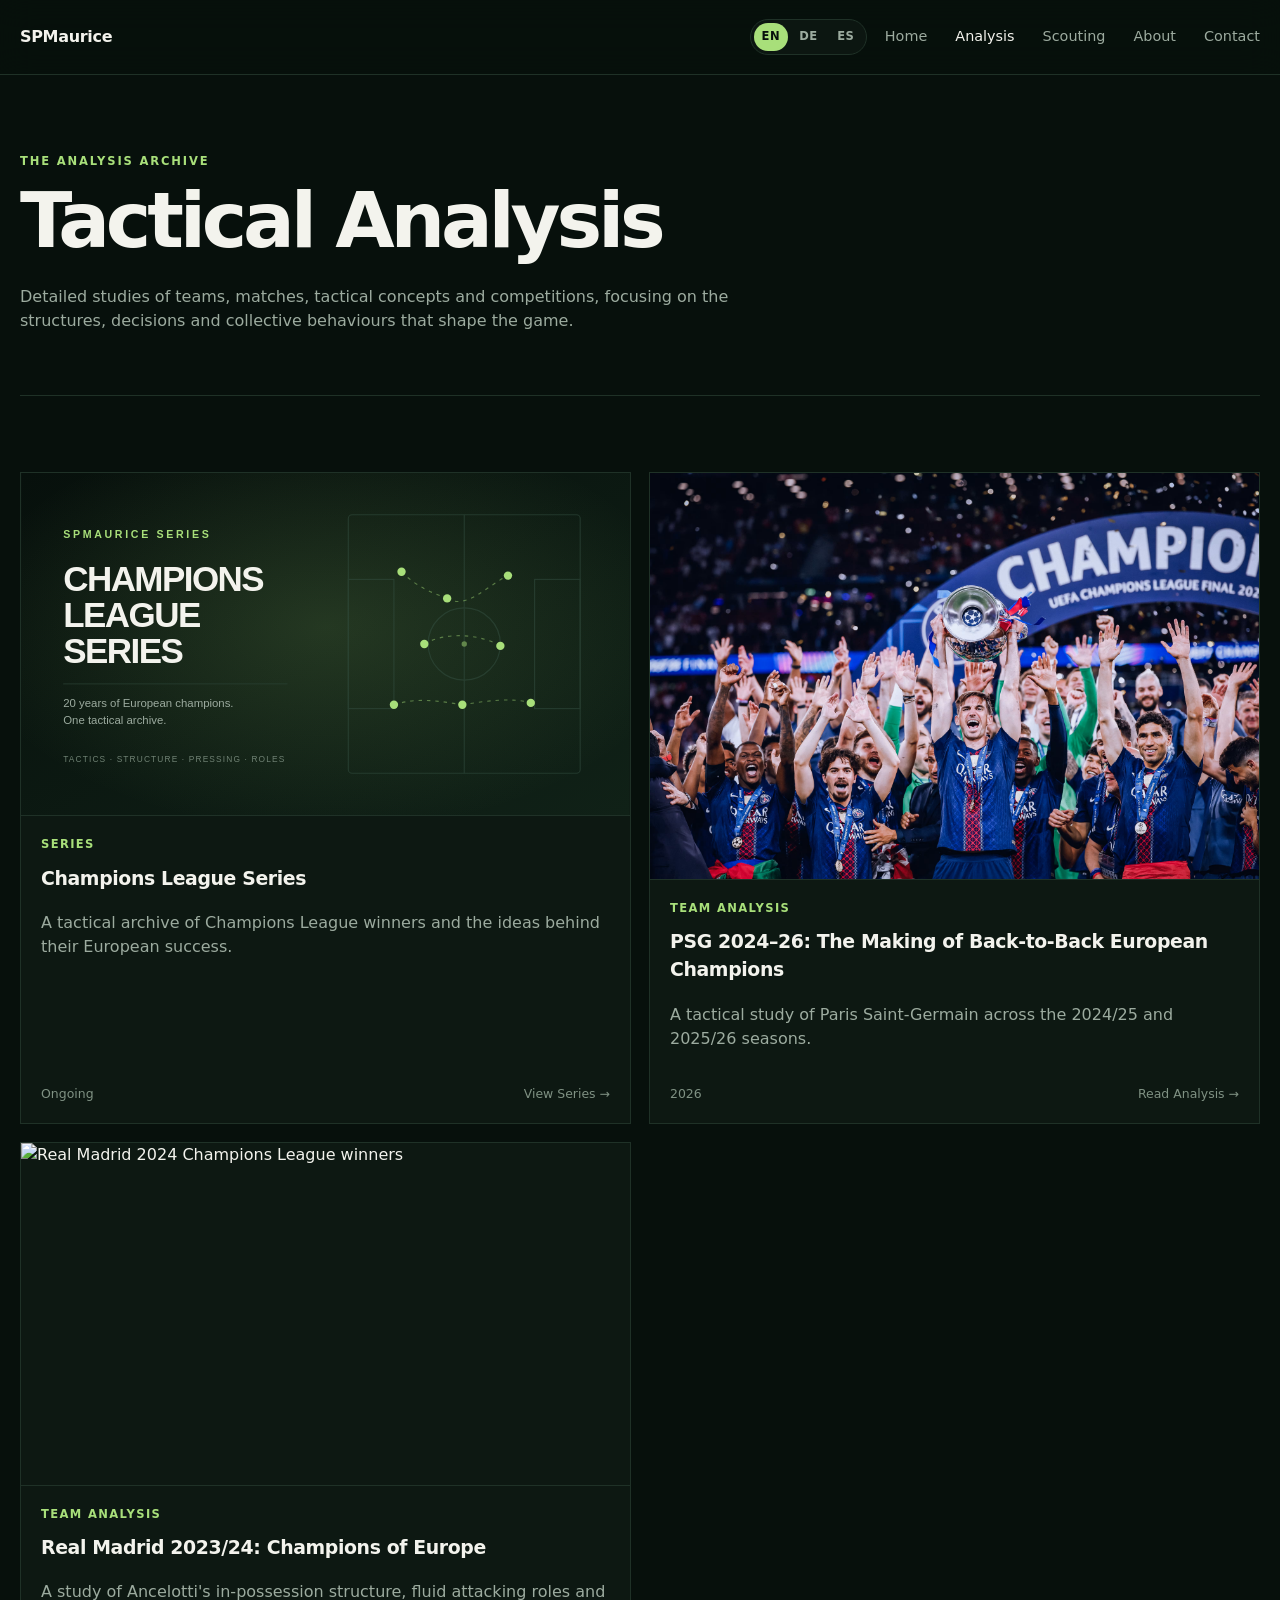
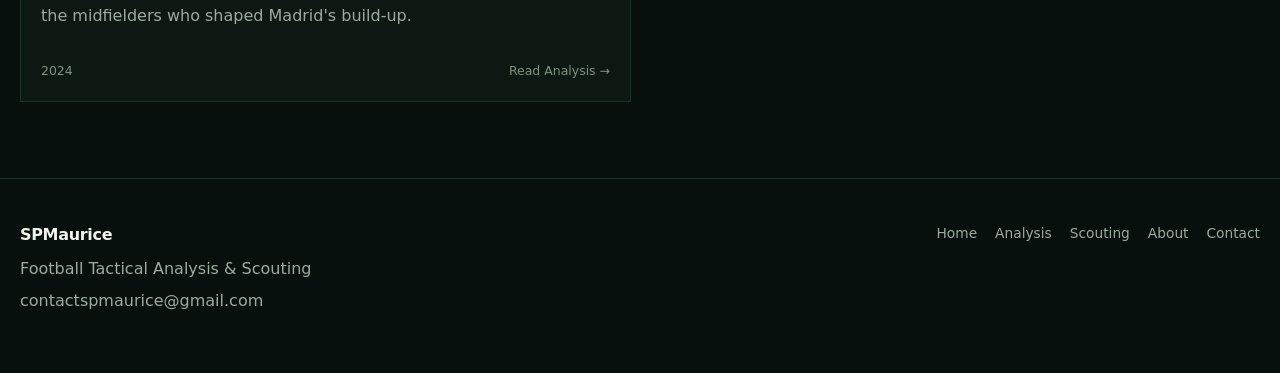
==== analysis/index.html @ a881bdf8 "Use Real Madrid 2024 cover image" ====
<!doctype html>
<html lang="en"><head><meta charset="utf-8"><meta name="viewport" content="width=device-width,initial-scale=1"><title>Analysis — SPMaurice</title><link rel="stylesheet" href="/styles.css"></head>
<body>
<header class="site-header"><div class="shell nav-wrap"><a class="brand" href="/">SPMaurice</a><button class="nav-toggle" aria-label="Toggle navigation" aria-expanded="false">Menu</button><nav class="nav"><a href="/">Home</a><a class="active" href="/analysis/">Analysis</a><a href="/scouting/">Scouting</a><a href="/about/">About</a><a href="/contact/">Contact</a></nav></div></header>
<main>
<section class="page-hero shell"><div class="eyebrow">The Analysis Archive</div><h1>Tactical Analysis</h1><p class="page-copy">Detailed studies of teams, matches, tactical concepts and competitions, focusing on the structures, decisions and collective behaviours that shape the game.</p>
</section>
<section class="section shell">
  <div class="card-grid analysis-archive-grid">
    <a class="analysis-card" href="/analysis/champions-league-series/">
      <div class="card-media"><img src="/images/champions-league-series-cover.svg" alt="SPMaurice Champions League Series"></div>
      <div class="card-body">
        <div class="tag">Series</div>
        <h3>Champions League Series</h3>
        <p>A tactical archive of Champions League winners and the ideas behind their European success.</p>
        <div class="card-meta"><span>Ongoing</span><span>View Series →</span></div>
      </div>
    </a>

    <a class="analysis-card" href="/analysis/psg-2024-26/">
      <div class="card-media"><img src="/images/_M_28379_qieuts.png" alt="Paris Saint-Germain celebrating with the UEFA Champions League trophy"></div>
      <div class="card-body">
        <div class="tag">Team Analysis</div>
        <h3>PSG 2024–26: The Making of Back-to-Back European Champions</h3>
        <p>A tactical study of Paris Saint-Germain across the 2024/25 and 2025/26 seasons.</p>
        <div class="card-meta"><span>2026</span><span>Read Analysis →</span></div>
      </div>
    </a>
    <a class="analysis-card" href="/analysis/real-madrid-2024/">
      <div class="card-media"><img src="/images/XI4DIZZ7URMA5LUDUSERKVHCIA.jpg" alt="Real Madrid 2024 Champions League winners"></div>
      <div class="card-body">
        <div class="tag">Team Analysis</div>
        <h3>Real Madrid 2023/24: Champions of Europe</h3>
        <p>A study of Ancelotti's in-possession structure, fluid attacking roles and the midfielders who shaped Madrid's build-up.</p>
        <div class="card-meta"><span>2024</span><span>Read Analysis →</span></div>
      </div>
    </a>
  </div>
</section>
</main>
<footer class="site-footer"><div class="shell footer-grid"><div><div class="brand">SPMaurice</div><p>Football Tactical Analysis & Scouting</p><a href="mailto:contactspmaurice@gmail.com">contactspmaurice@gmail.com</a></div><nav class="footer-nav"><a href="/">Home</a><a href="/analysis/">Analysis</a><a href="/scouting/">Scouting</a><a href="/about/">About</a><a href="/contact/">Contact</a></nav></div></footer><script src="/script.js"></script></body></html>
---- styles.css ----
:root{
  --bg:#07100c;
  --panel:#0d1812;
  --panel-2:#111f17;
  --line:#1f3127;
  --text:#f3f3ed;
  --muted:#9cab9f;
  --accent:#a8df7a;
  --accent-2:#78b858;
  --max:1360px;
}
*{box-sizing:border-box}
html{scroll-behavior:smooth}
body{
  margin:0;
  font-family:Inter, ui-sans-serif, system-ui, -apple-system, BlinkMacSystemFont, "Segoe UI", sans-serif;
  background:var(--bg);
  color:var(--text);
  line-height:1.5;
}
a{color:inherit;text-decoration:none}
img{max-width:100%;display:block}
button,input,textarea{font:inherit}
.shell{width:min(calc(100% - 40px),var(--max));margin-inline:auto}
.site-header{
  position:sticky;top:0;z-index:50;
  background:rgba(7,16,12,.88);
  backdrop-filter:blur(16px);
  border-bottom:1px solid var(--line);
}
.nav-wrap{height:74px;display:flex;align-items:center;justify-content:space-between}
.brand{font-weight:800;letter-spacing:-.02em}
.nav{display:flex;gap:28px;align-items:center}
.nav a{font-size:.9rem;color:var(--muted)}
.nav a:hover,.nav a.active{color:var(--text)}
.nav-toggle{display:none;background:transparent;color:var(--text);border:1px solid var(--line);padding:8px 10px;border-radius:8px}
.hero{padding:96px 0 70px}
.hero-grid{display:grid;grid-template-columns:1.35fr .65fr;gap:70px;align-items:center}
.eyebrow{
  color:var(--accent);
  text-transform:uppercase;
  letter-spacing:.16em;
  font-size:.72rem;
  font-weight:700;
  margin-bottom:16px
}
h1,h2,h3,p{margin-top:0}
h1{
  font-size:clamp(3.2rem,7vw,6.7rem);
  line-height:.92;
  letter-spacing:-.055em;
  max-width:900px;
  margin-bottom:28px
}
h1 span{color:var(--accent)}
h2{font-size:clamp(2rem,4vw,3.5rem);letter-spacing:-.04em;margin-bottom:22px}
h3{font-size:1.18rem;letter-spacing:-.02em}
.hero-copy{font-size:1.06rem;color:var(--muted);max-width:680px}
.button-row{display:flex;gap:12px;margin-top:30px;flex-wrap:wrap}
.button{display:inline-flex;align-items:center;justify-content:center;padding:13px 18px;border-radius:8px;border:1px solid var(--line);font-weight:700;font-size:.92rem}
.button.primary{background:var(--accent);color:#07100c;border-color:var(--accent)}
.button.secondary{background:transparent}
.tactical-panel{min-height:420px;border:1px solid var(--line);background:linear-gradient(180deg,#0b1710,#09120d);padding:24px}
.pitch{
  height:100%;min-height:370px;border:1px solid #34503d;position:relative;overflow:hidden;
  background:
    linear-gradient(90deg,transparent 49.7%,#34503d 49.9%,#34503d 50.1%,transparent 50.3%),
    linear-gradient(180deg,rgba(168,223,122,.025),rgba(168,223,122,.01));
}
.pitch:before,.pitch:after{content:"";position:absolute;left:50%;transform:translateX(-50%);width:42%;height:16%;border:1px solid #34503d}
.pitch:before{top:-1px;border-top:0}.pitch:after{bottom:-1px;border-bottom:0}
.pitch-circle{position:absolute;width:86px;height:86px;border:1px solid #34503d;border-radius:50%;left:50%;top:50%;transform:translate(-50%,-50%)}
.player{position:absolute;width:10px;height:10px;background:var(--accent);border-radius:50%;box-shadow:0 0 0 4px rgba(168,223,122,.08)}
.p1{left:18%;top:18%}.p2{left:48%;top:14%}.p3{right:16%;top:22%}.p4{left:30%;top:40%}.p5{right:30%;top:39%}.p6{left:16%;bottom:30%}.p7{left:48%;bottom:26%}.p8{right:16%;bottom:30%}.p9{left:48%;bottom:8%}
.section{padding:76px 0;border-top:1px solid var(--line)}
.section-heading{display:flex;justify-content:space-between;gap:24px;align-items:end;margin-bottom:28px}
.text-link{color:var(--accent);font-size:.9rem}
.card-grid{display:grid;grid-template-columns:repeat(3,1fr);gap:18px}
.analysis-card,.service-card,.feature-panel{
  border:1px solid var(--line);
  background:var(--panel);
}
.analysis-card{display:block;transition:.2s ease}
.analysis-card:hover{transform:translateY(-3px);border-color:#38513f}
.card-media{aspect-ratio:16/10;border-bottom:1px solid var(--line);display:flex;align-items:center;justify-content:center}
.placeholder-media{
  background:
    radial-gradient(circle at 30% 30%,rgba(168,223,122,.08),transparent 35%),
    linear-gradient(135deg,#0e1913,#08110d);
  color:#6f8173;font-size:.72rem;letter-spacing:.15em
}
.card-body{padding:20px}
.card-body p,.service-card p,.feature-panel p,.education-list,.cta p,.site-footer p,.site-footer a{color:var(--muted)}
.tag{color:var(--accent);font-size:.72rem;text-transform:uppercase;letter-spacing:.12em;font-weight:700;margin-bottom:10px}
.card-meta{display:flex;justify-content:space-between;gap:16px;font-size:.78rem;color:#7f9183;margin-top:22px}
.muted-card{opacity:.7}
.service-grid{display:grid;grid-template-columns:repeat(2,1fr);gap:18px}
.service-card,.feature-panel{padding:26px}
.service-card>span{display:block;color:#5e7463;font-size:.78rem;margin-bottom:38px}
.approach-grid{display:grid;grid-template-columns:1fr 1fr;gap:18px}
.feature-panel{min-height:240px}
.education{display:grid;grid-template-columns:1fr 1.2fr;gap:50px}
.education-list{display:grid;gap:0;border-top:1px solid var(--line)}
.education-list div{padding:18px 0;border-bottom:1px solid var(--line)}
.cta{margin-top:70px;margin-bottom:70px;padding:50px;border:1px solid var(--line);background:var(--panel-2);display:flex;align-items:center;justify-content:space-between;gap:30px}
.site-footer{border-top:1px solid var(--line);padding:44px 0 60px}
.footer-grid{display:flex;justify-content:space-between;gap:40px}
.footer-grid p{margin:10px 0 8px}
.footer-nav{display:flex;gap:18px;flex-wrap:wrap;align-content:flex-start}
.footer-nav a{font-size:.86rem;color:var(--muted)}
.page-hero{padding:78px 0 46px}
.page-hero h1{font-size:clamp(3rem,6vw,5.4rem);max-width:900px}
.page-copy{max-width:740px;color:var(--muted)}
.filters{display:flex;gap:8px;flex-wrap:wrap;margin:26px 0 34px}
.filter{border:1px solid var(--line);padding:8px 12px;border-radius:999px;color:var(--muted);font-size:.82rem}
.filter.active{background:var(--accent);color:#07100c;border-color:var(--accent)}
.article-shell{width:min(calc(100% - 80px),1320px);margin-inline:auto}
.article-hero{padding:70px 0 34px}
.article-hero h1{font-size:clamp(2.8rem,6vw,5.3rem)}
.article-meta{display:flex;gap:18px;flex-wrap:wrap;color:var(--muted);font-size:.86rem;margin-top:20px}
.article-cover{margin:26px 0 42px;aspect-ratio:16/9;border:1px solid var(--line);background:linear-gradient(135deg,#102016,#08110d)}
.prose{font-size:1.32rem;line-height:1.7}
.prose h2{font-size:2rem;margin-top:58px}
.prose p{color:#ced7d0;margin-bottom:20px}
.media-block{margin:34px 0;border:1px solid var(--line);background:var(--panel);aspect-ratio:16/9;display:grid;place-items:center;color:#6f8173}
.about-grid{display:grid;grid-template-columns:1fr 1fr;gap:18px}
.info-card{border:1px solid var(--line);background:var(--panel);padding:24px}
.skill-list{display:flex;flex-wrap:wrap;gap:8px}
.skill{border:1px solid var(--line);padding:8px 11px;border-radius:999px;color:var(--muted);font-size:.82rem}
.contact-grid{display:grid;grid-template-columns:.8fr 1.2fr;gap:50px}
.contact-form{display:grid;gap:14px}
.contact-form label{font-size:.82rem;color:var(--muted)}
.contact-form input,.contact-form textarea{
  width:100%;background:var(--panel);color:var(--text);border:1px solid var(--line);padding:13px 14px;border-radius:6px
}
.contact-form textarea{min-height:160px;resize:vertical}
@media(max-width:900px){
  .hero-grid,.education,.contact-grid{grid-template-columns:1fr}
  .tactical-panel{display:none}
  .card-grid{grid-template-columns:repeat(2,1fr)}
  .service-grid,.approach-grid,.about-grid{grid-template-columns:1fr}
}
@media(max-width:680px){
  .shell,.article-shell{width:min(calc(100% - 24px),var(--max))}
  .nav-toggle{display:inline-flex}
  .nav{display:none;position:absolute;left:12px;right:12px;top:66px;background:#0a140f;border:1px solid var(--line);padding:14px;flex-direction:column;align-items:flex-start}
  .nav.open{display:flex}
  .hero{padding-top:64px}
  .card-grid{grid-template-columns:1fr}
  .section-heading,.cta,.footer-grid{align-items:flex-start;flex-direction:column}
  .cta{padding:30px}
}

.card-media img,.article-cover img{
  width:100%;
  height:100%;
  object-fit:cover;
  display:block;
}
.article-cover{overflow:hidden}

.analysis-video{width:100%;height:auto;display:block;margin:22px 0 24px;border-radius:4px;background:#000}

.analysis-slideshow{
  margin:30px 0 34px;
  border:1px solid var(--line);
  background:var(--panel);
  overflow:hidden;
}
.slideshow-stage{
  position:relative;
  aspect-ratio:16/9;
  background:#030705;
  display:grid;
  place-items:center;
}
.slide{
  position:absolute;
  inset:0;
  width:100%;
  height:100%;
  object-fit:contain;
  opacity:0;
  pointer-events:none;
  transition:opacity .25s ease;
}
.slide.active{opacity:1;pointer-events:auto}
.slide-arrow{
  position:absolute;
  top:50%;
  transform:translateY(-50%);
  width:42px;
  height:42px;
  border-radius:50%;
  border:1px solid rgba(255,255,255,.18);
  background:rgba(3,7,5,.72);
  color:var(--text);
  font-size:28px;
  line-height:1;
  cursor:pointer;
  display:grid;
  place-items:center;
  backdrop-filter:blur(8px);
}
.slide-arrow:hover{background:rgba(3,7,5,.92);border-color:var(--accent)}
.slide-arrow.prev{left:14px}
.slide-arrow.next{right:14px}
.slideshow-footer{
  min-height:48px;
  padding:10px 14px;
  display:flex;
  align-items:center;
  justify-content:space-between;
  gap:14px;
  border-top:1px solid var(--line);
}
.slide-counter{font-size:.78rem;color:var(--muted)}
.slide-dots{display:flex;gap:7px}
.dot{
  width:8px;height:8px;border-radius:50%;border:0;padding:0;
  background:#45534a;cursor:pointer
}
.dot.active{background:var(--accent)}
@media(max-width:680px){
  .slide-arrow{width:36px;height:36px;font-size:24px}
}

.video-slideshow{
  margin:30px 0 34px;
  border:1px solid var(--line);
  background:var(--panel);
  overflow:hidden;
}
.video-slides{position:relative;background:#000}
.video-slide{display:none}
.video-slide.active{display:block}
.video-slide video{width:100%;height:auto;display:block;background:#000}
.video-slideshow-footer{
  min-height:52px;
  padding:10px 14px;
  display:flex;
  align-items:center;
  justify-content:space-between;
  gap:14px;
  border-top:1px solid var(--line);
}
.video-counter{font-size:.78rem;color:var(--muted)}
.video-arrow{
  width:40px;
  height:40px;
  border-radius:50%;
  border:1px solid rgba(255,255,255,.18);
  background:rgba(3,7,5,.72);
  color:var(--text);
  font-size:26px;
  line-height:1;
  cursor:pointer;
  display:grid;
  place-items:center;
}
.video-arrow:hover{border-color:var(--accent)}


.lang-switcher{
  display:flex;
  align-items:center;
  gap:3px;
  padding:3px;
  border:1px solid var(--line);
  background:rgba(13,24,18,.9);
  border-radius:999px;
  margin-left:auto;
  margin-right:18px;
}
.lang-switcher button{
  border:0;
  background:transparent;
  color:var(--muted);
  min-width:34px;
  height:28px;
  padding:0 8px;
  border-radius:999px;
  font-size:.72rem;
  font-weight:800;
  letter-spacing:.05em;
  cursor:pointer;
}
.lang-switcher button:hover{color:var(--text)}
.lang-switcher button.active{
  background:var(--accent);
  color:#07100c;
}
@media(max-width:680px){
  .lang-switcher{margin-left:auto;margin-right:10px}
  .lang-switcher button{min-width:30px;padding:0 6px}
}

.series-link{
  color:inherit;
  text-decoration:none;
  border-bottom:1px solid transparent;
}
.series-link:hover{
  color:var(--text);
  border-bottom-color:var(--accent);
}

.series-cover-wrap{
  margin-top:4px;
  margin-bottom:18px;
}
.series-cover{
  width:100%;
  aspect-ratio:16/9;
  object-fit:cover;
  display:block;
  border:1px solid var(--line);
  background:var(--panel);
}

.featured-grid .analysis-card,
.analysis-archive-grid .analysis-card{
  display:flex;
  flex-direction:column;
  min-height:100%;
  overflow:hidden;
}
.featured-grid .card-media,
.analysis-archive-grid .card-media{
  width:100%;
  aspect-ratio:16/9;
  flex:none;
}
.featured-grid .card-body,
.analysis-archive-grid .card-body{
  display:flex;
  flex-direction:column;
  flex:1;
}
.featured-grid .card-meta,
.analysis-archive-grid .card-meta{
  margin-top:auto;
  padding-top:18px;
}
.analysis-archive-grid{
  grid-template-columns:repeat(2,minmax(0,1fr));
}
@media(max-width:680px){
  .analysis-archive-grid{grid-template-columns:1fr}
}

@media(min-width:1000px){
  .article-shell .article-hero{
    max-width:1100px;
  }
  .article-shell .article-cover{
    width:100%;
  }
  .article-shell .prose{
    max-width:1100px;
  }
  .article-shell .prose .analysis-video,
  .article-shell .prose .analysis-slideshow,
  .article-shell .prose .video-slideshow,
  .article-shell .prose .media-block{
    width:min(1320px, calc(100vw - 80px));
    max-width:none;
  }
}

.article-hero .page-copy{font-size:1.25rem;line-height:1.7}
.article-hero .article-meta{font-size:1rem}
@media(min-width:1000px){
  .article-hero h1{font-size:clamp(3.5rem,4.6vw,6rem)}
  .prose h2{font-size:2.55rem}
}

.video-analysis{
  padding:24px 28px 26px;
  background:var(--panel);
  border-top:1px solid var(--line);
}
.video-analysis h3{
  font-size:1.45rem;
  margin-bottom:12px;
}
.video-analysis p{
  color:#ced7d0;
  margin-bottom:14px;
}
.video-analysis p:last-child{margin-bottom:0}
@media(max-width:680px){
  .video-analysis{padding:20px 18px 22px}
  .video-analysis h3{font-size:1.25rem}
}


/* Team analysis themes */
body.theme-psg{
  --bg:#071426;
  --panel:#0c1c35;
  --panel-2:#102442;
  --line:#29405f;
  --text:#f7f9fc;
  --muted:#a9b7ca;
  --accent:#e43d55;
  --accent-2:#2e6fd0;
  background:
    radial-gradient(circle at 92% 8%,rgba(46,111,208,.16),transparent 28%),
    radial-gradient(circle at 8% 42%,rgba(228,61,85,.07),transparent 24%),
    var(--bg);
}
body.theme-psg .site-header{
  background:rgba(7,20,38,.9);
}
body.theme-psg .lang-switcher{
  background:rgba(12,28,53,.92);
}
body.theme-psg .lang-switcher button.active,
body.theme-psg .button.primary{
  background:var(--accent);
  color:#fff;
  border-color:var(--accent);
}
body.theme-psg .eyebrow,
body.theme-psg .tag,
body.theme-psg .text-link{
  color:#ff5b70;
}
body.theme-psg .article-hero h1{
  text-shadow:0 0 40px rgba(46,111,208,.10);
}
body.theme-psg .article-cover,
body.theme-psg .analysis-slideshow,
body.theme-psg .video-slideshow,
body.theme-psg .media-block{
  box-shadow:0 18px 60px rgba(0,0,0,.20);
}
body.theme-psg .video-analysis{
  background:linear-gradient(135deg,var(--panel),#0d203d);
}
body.theme-psg .prose p,
body.theme-psg .video-analysis p{
  color:#d8e0eb;
}
body.theme-psg .video-arrow:hover,
body.theme-psg .slide-arrow:hover,
body.theme-psg .series-link:hover{
  border-color:var(--accent);
}
body.theme-psg .nav a:hover,
body.theme-psg .nav a.active{
  color:#fff;
}
@media(max-width:680px){
  body.theme-psg .nav{
    background:#0a1930;
  }
}

.media-block img{
  width:100%;
  height:100%;
  object-fit:contain;
  display:block;
}


/* Mexico / Gilberto Mora scouting theme */
body.theme-mexico{
  --bg:#090f0c;
  --panel:#101914;
  --panel-2:#142019;
  --line:#2a3a30;
  --text:#f7f7f2;
  --muted:#b5c1b9;
  --accent:#d9363e;
  --accent-2:#168a4a;
  background:
    radial-gradient(circle at 90% 8%,rgba(22,138,74,.14),transparent 28%),
    radial-gradient(circle at 8% 38%,rgba(217,54,62,.10),transparent 24%),
    var(--bg);
}
body.theme-mexico .site-header{background:rgba(9,15,12,.9)}
body.theme-mexico .lang-switcher{background:rgba(16,25,20,.92)}
body.theme-mexico .eyebrow,
body.theme-mexico .tag,
body.theme-mexico .text-link{color:#ef4d55}
body.theme-mexico .lang-switcher button.active{
  background:#168a4a;
  color:#fff;
}
body.theme-mexico .nav a:hover,
body.theme-mexico .nav a.active{color:#fff}

.scouting-report{padding-bottom:40px}
.scouting-profile{
  display:grid;
  grid-template-columns:minmax(320px,.9fr) 1.1fr;
  gap:28px;
  margin:10px 0 46px;
}
.scouting-photo{
  border:1px solid var(--line);
  background:var(--panel);
  min-height:440px;
  overflow:hidden;
}
.scouting-photo img{
  width:100%;
  height:100%;
  min-height:440px;
  object-fit:cover;
  display:block;
}
.player-facts{
  display:grid;
  grid-template-columns:repeat(2,minmax(0,1fr));
  border-top:1px solid var(--line);
  border-left:1px solid var(--line);
  background:var(--panel);
}
.player-facts div{
  padding:18px 20px;
  border-right:1px solid var(--line);
  border-bottom:1px solid var(--line);
}
.player-facts span{
  display:block;
  color:var(--muted);
  font-size:.75rem;
  text-transform:uppercase;
  letter-spacing:.1em;
  margin-bottom:7px;
}
.player-facts strong{font-size:1.05rem}
.position-strip{
  display:flex;
  gap:10px;
  flex-wrap:wrap;
  margin:26px 0 46px;
}
.position-strip span{
  min-width:54px;
  text-align:center;
  padding:10px 13px;
  border:1px solid var(--line);
  background:var(--panel);
  font-size:.82rem;
  font-weight:800;
}
.position-strip span.active{
  background:linear-gradient(90deg,#168a4a 0 50%,#d9363e 50% 100%);
  color:#fff;
  border-color:transparent;
}
.report-placeholder{
  color:var(--muted)!important;
  font-style:italic;
}
@media(max-width:800px){
  .scouting-profile{grid-template-columns:1fr}
  .scouting-photo,.scouting-photo img{min-height:0}
}
@media(max-width:520px){
  .player-facts{grid-template-columns:1fr}
}

.scouting-card-media{
  background:
    radial-gradient(circle at 50% 34%,rgba(255,255,255,.06),transparent 30%),
    linear-gradient(180deg,#0b1711,#09120d);
  overflow:hidden;
  padding:0;
}
.scouting-card-media img{
  width:100%;
  height:100%;
  object-fit:contain;
  object-position:center bottom;
  transform:scale(.94);
  transform-origin:center bottom;
}
.scouting-card-media::after{
  content:"";
  position:absolute;
  inset:auto 0 0;
  height:22%;
  pointer-events:none;
  background:linear-gradient(180deg,transparent,rgba(7,16,12,.12));
}
.scouting-card-media{position:relative}
@media(max-width:680px){
  .scouting-card-media img{transform:scale(.9)}
}


.position-profile{
  display:grid;
  grid-template-columns:minmax(240px,.8fr) minmax(320px,1.2fr);
  gap:28px;
  align-items:stretch;
  margin:30px 0 54px;
}
.position-copy{
  border:1px solid var(--line);
  background:var(--panel);
  padding:24px;
}
.position-label{
  font-size:.8rem;
  font-weight:800;
  text-transform:uppercase;
  letter-spacing:.12em;
  color:var(--text);
  margin-bottom:24px;
}
.position-group{
  display:grid;
  gap:7px;
  padding:16px 0;
  border-top:1px solid var(--line);
}
.position-group:first-of-type{border-top:0;padding-top:0}
.position-group span{
  color:var(--muted);
  font-size:.75rem;
  text-transform:uppercase;
  letter-spacing:.1em;
  font-weight:700;
}
.position-group strong{
  font-size:1rem;
  line-height:1.45;
  font-weight:750;
}
.mini-pitch{
  position:relative;
  min-height:300px;
  border:1px solid var(--line);
  background:
    linear-gradient(180deg,rgba(22,138,74,.06),rgba(217,54,62,.035)),
    var(--panel);
  overflow:hidden;
}
.mini-pitch::before{
  content:"";
  position:absolute;
  inset:18px;
  border:1px solid rgba(255,255,255,.12);
}
.mini-pitch-line{
  position:absolute;
  left:18px;
  right:18px;
  top:50%;
  height:1px;
  background:rgba(255,255,255,.12);
}
.mini-pitch-circle{
  position:absolute;
  width:72px;
  height:72px;
  border:1px solid rgba(255,255,255,.12);
  border-radius:50%;
  left:50%;
  top:50%;
  transform:translate(-50%,-50%);
}
.mini-pitch-box{
  position:absolute;
  left:50%;
  width:42%;
  height:22%;
  transform:translateX(-50%);
  border:1px solid rgba(255,255,255,.12);
}
.mini-pitch-box.top-box{
  top:18px;
  border-top:0;
}
.mini-pitch-box.bottom-box{
  bottom:18px;
  border-bottom:0;
}
.pos-marker{
  position:absolute;
  min-width:42px;
  height:42px;
  padding:0 10px;
  border-radius:999px;
  display:grid;
  place-items:center;
  border:1px solid var(--line);
  background:#25302a;
  color:#c8d0cb;
  font-size:.78rem;
  font-weight:850;
  box-shadow:0 8px 18px rgba(0,0,0,.18);
}
.pos-marker.active{
  background:linear-gradient(90deg,#168a4a 0 50%,#d9363e 50% 100%);
  color:#fff;
  border-color:rgba(255,255,255,.28);
  box-shadow:0 0 0 4px rgba(255,255,255,.05),0 10px 24px rgba(0,0,0,.3);
}
.pos-marker.st{left:50%;top:15%;transform:translateX(-50%)}
.pos-marker.lw{left:22%;top:31%}
.pos-marker.am{left:50%;top:31%;transform:translateX(-50%)}
.pos-marker.lm{left:22%;top:46%}
.pos-marker.cm{left:50%;top:46%;transform:translateX(-50%)}

@media(max-width:760px){
  .position-profile{grid-template-columns:1fr}
  .mini-pitch{min-height:280px}
}


/* Gilberto Mora data slideshow */
.player-data-slideshow{
  margin:26px 0 34px;
  border:1px solid var(--line);
  background:var(--panel);
  overflow:hidden;
}
.player-data-topline{
  min-height:70px;
  padding:16px 20px;
  display:flex;
  align-items:center;
  justify-content:space-between;
  gap:20px;
  border-bottom:1px solid var(--line);
  background:linear-gradient(90deg,rgba(22,138,74,.08),transparent 45%,rgba(217,54,62,.06));
}
.player-data-topline .tag{margin:0 0 4px}
.player-data-topline strong{font-size:.94rem}
.player-data-counter{
  color:var(--muted);
  font-size:.78rem;
  font-weight:800;
  letter-spacing:.08em;
}
.player-data-slide{display:none;padding:26px 28px 30px}
.player-data-slide.active{display:block}
.player-data-heading{
  display:flex;
  align-items:flex-end;
  justify-content:space-between;
  gap:22px;
  margin-bottom:24px;
}
.player-data-heading h3{
  margin:3px 0 0;
  font-size:1.8rem;
  letter-spacing:-.035em;
}
.player-data-kicker,.data-context{
  color:var(--muted);
  font-size:.72rem;
  text-transform:uppercase;
  letter-spacing:.12em;
  font-weight:800;
}
.data-highlight{
  text-align:right;
  display:grid;
  gap:2px;
}
.data-highlight span{
  color:var(--muted);
  text-transform:uppercase;
  letter-spacing:.1em;
  font-size:.68rem;
  font-weight:800;
}
.data-highlight strong{font-size:1.75rem}

.data-stat-list{
  display:grid;
  grid-template-columns:repeat(2,minmax(0,1fr));
  gap:10px 26px;
}
.data-row{
  display:grid;
  grid-template-columns:minmax(0,1fr) auto;
  gap:8px 18px;
  align-items:center;
  padding:10px 0;
  border-bottom:1px solid rgba(255,255,255,.055);
}
.data-row>span{color:#d8e0db;font-size:.88rem}
.data-row>strong{font-size:.9rem;font-variant-numeric:tabular-nums}
.data-row>i{
  grid-column:1 / -1;
  display:block;
  position:relative;
  height:6px;
  border-radius:999px;
  overflow:hidden;
  background:rgba(255,255,255,.13);
}
.data-row>i::after{
  content:"";
  display:block;
  height:100%;
  width:var(--score);
  border-radius:inherit;
  background:#2bc978;
}
.data-row>i.mid::after{background:#f28a2a}
.data-row>i.low::after{background:#eb3d48}

.mora-heatmap{
  position:relative;
  width:100%;
  aspect-ratio:1.65 / 1;
  min-height:320px;
  overflow:hidden;
  border:1px solid var(--line);
  background:
    radial-gradient(ellipse at 42% 48%,rgba(21,151,86,.10),transparent 32%),
    linear-gradient(180deg,#111914,#0c120f);
}
.heat-pitch-lines{
  position:absolute;
  inset:18px;
  border:1px solid rgba(255,255,255,.13);
}
.heat-halfway{
  position:absolute;
  top:0;bottom:0;left:50%;
  width:1px;
  background:rgba(255,255,255,.12);
}
.heat-centre-circle{
  position:absolute;
  width:96px;height:96px;
  border:1px solid rgba(255,255,255,.12);
  border-radius:50%;
  left:50%;top:50%;
  transform:translate(-50%,-50%);
}
.heat-box{
  position:absolute;
  top:25%;
  width:14%;
  height:50%;
  border:1px solid rgba(255,255,255,.12);
}
.heat-box-left{left:-1px;border-left:0}
.heat-box-right{right:-1px;border-right:0}
.heat-blob{
  position:absolute;
  border-radius:50%;
  filter:blur(12px);
  mix-blend-mode:screen;
  opacity:.88;
}
.hb1{left:30%;top:14%;width:110px;height:70px;background:rgba(24,214,117,.65)}
.hb2{left:42%;top:10%;width:70px;height:62px;background:rgba(255,193,53,.82)}
.hb3{left:56%;top:15%;width:115px;height:70px;background:rgba(31,210,113,.58)}
.hb4{left:28%;top:36%;width:105px;height:82px;background:rgba(247,151,39,.76)}
.hb5{left:44%;top:39%;width:95px;height:95px;background:rgba(255,113,35,.82)}
.hb6{left:60%;top:33%;width:78px;height:74px;background:rgba(27,204,111,.58)}
.hb7{left:74%;top:43%;width:100px;height:62px;background:rgba(255,184,47,.78)}
.hb8{left:22%;top:61%;width:80px;height:62px;background:rgba(25,199,106,.58)}
.hb9{left:41%;top:66%;width:100px;height:65px;background:rgba(27,213,115,.50)}
.hb10{left:58%;top:64%;width:105px;height:68px;background:rgba(24,189,100,.46)}
.hb11{left:73%;top:69%;width:75px;height:55px;background:rgba(20,187,94,.46)}
.hb12{left:10%;top:13%;width:55px;height:44px;background:rgba(25,193,99,.50)}

.player-data-controls{
  display:grid;
  grid-template-columns:auto 1fr auto;
  align-items:center;
  gap:14px;
  padding:14px 16px;
  border-top:1px solid var(--line);
  background:rgba(0,0,0,.08);
}
.player-data-arrow{
  width:40px;height:40px;
  border-radius:50%;
  border:1px solid var(--line);
  background:var(--panel-2);
  color:var(--text);
  font-size:25px;
  cursor:pointer;
}
.player-data-arrow:hover{border-color:var(--accent-2)}
.player-data-tabs{
  display:flex;
  align-items:center;
  justify-content:center;
  gap:7px;
  flex-wrap:wrap;
}
.player-data-tabs button{
  border:1px solid var(--line);
  background:transparent;
  color:var(--muted);
  padding:7px 11px;
  border-radius:999px;
  font-size:.72rem;
  font-weight:800;
  cursor:pointer;
}
.player-data-tabs button:hover{color:var(--text)}
.player-data-tabs button.active{
  background:linear-gradient(90deg,#168a4a 0 50%,#d9363e 50% 100%);
  color:#fff;
  border-color:transparent;
}
.data-notes-slot{
  min-height:12px;
  margin-bottom:34px;
}

@media(max-width:760px){
  .data-stat-list{grid-template-columns:1fr}
  .player-data-slide{padding:22px 18px 24px}
  .player-data-heading{align-items:flex-start;flex-direction:column}
  .data-highlight{text-align:left}
  .player-data-controls{grid-template-columns:auto 1fr auto}
  .player-data-tabs{gap:5px}
  .player-data-tabs button{padding:6px 8px;font-size:.66rem}
  .mora-heatmap{min-height:250px}
}
@media(max-width:520px){
  .player-data-tabs button{font-size:0;width:10px;height:10px;padding:0;border-radius:50%;background:#425149}
  .player-data-tabs button.active{background:var(--accent-2)}
}

.mora-heatmap{
  position:relative;
  width:100%;
  aspect-ratio:5 / 3;
  min-height:340px;
  overflow:hidden;
  border:1px solid var(--line);
  border-radius:16px;
  background:#0b100d;
  box-shadow:inset 0 0 0 1px rgba(255,255,255,.02);
}
.mora-heatmap img{
  width:100%;
  height:100%;
  display:block;
  object-fit:cover;
}

.real-heatmap{
  position:relative;
  border:1px solid rgba(255,255,255,.12);
  border-radius:18px;
  padding:8px;
  background:
    linear-gradient(135deg,rgba(22,138,74,.16),rgba(255,255,255,.03) 45%,rgba(217,54,62,.14)),
    #0b100d;
  box-shadow:
    0 18px 44px rgba(0,0,0,.28),
    inset 0 0 0 1px rgba(255,255,255,.035);
}
.real-heatmap::before{
  content:"";
  position:absolute;
  inset:-1px;
  border-radius:18px;
  padding:1px;
  background:linear-gradient(120deg,rgba(22,138,74,.7),rgba(255,255,255,.12),rgba(217,54,62,.65));
  -webkit-mask:linear-gradient(#000 0 0) content-box,linear-gradient(#000 0 0);
  -webkit-mask-composite:xor;
  mask-composite:exclude;
  pointer-events:none;
}
.real-heatmap img{
  width:100%;
  height:auto;
  display:block;
  border-radius:12px;
  object-fit:cover;
}

.player-overview-visuals{
  margin:10px 0 46px;
  padding:14px;
  border:1px solid var(--line);
  background:linear-gradient(180deg,rgba(22,138,74,.035),rgba(217,54,62,.02)),var(--panel);
}
.player-overview-visuals .scouting-profile{
  margin:0;
  gap:14px;
}
.player-overview-visuals .position-profile{
  margin:14px 0 0;
  gap:14px;
}
.player-overview-visuals .scouting-photo,
.player-overview-visuals .player-facts,
.player-overview-visuals .position-copy,
.player-overview-visuals .mini-pitch{
  border-color:rgba(255,255,255,.10);
}
@media(max-width:800px){
  .player-overview-visuals{padding:10px}
}

.player-data-slides{height:860px;min-height:860px;overflow:hidden}
.player-data-slide.active{
  display:flex;
  flex-direction:column;
  height:100%;
  min-height:860px;
  overflow-y:auto;
}
.player-data-slide .data-slide-copy{
  margin:0 0 24px;
}
@media(max-width:760px){
  .player-data-slides{height:auto;min-height:0;overflow:visible}
  .player-data-slide.active{height:auto;min-height:0;overflow:visible}
}
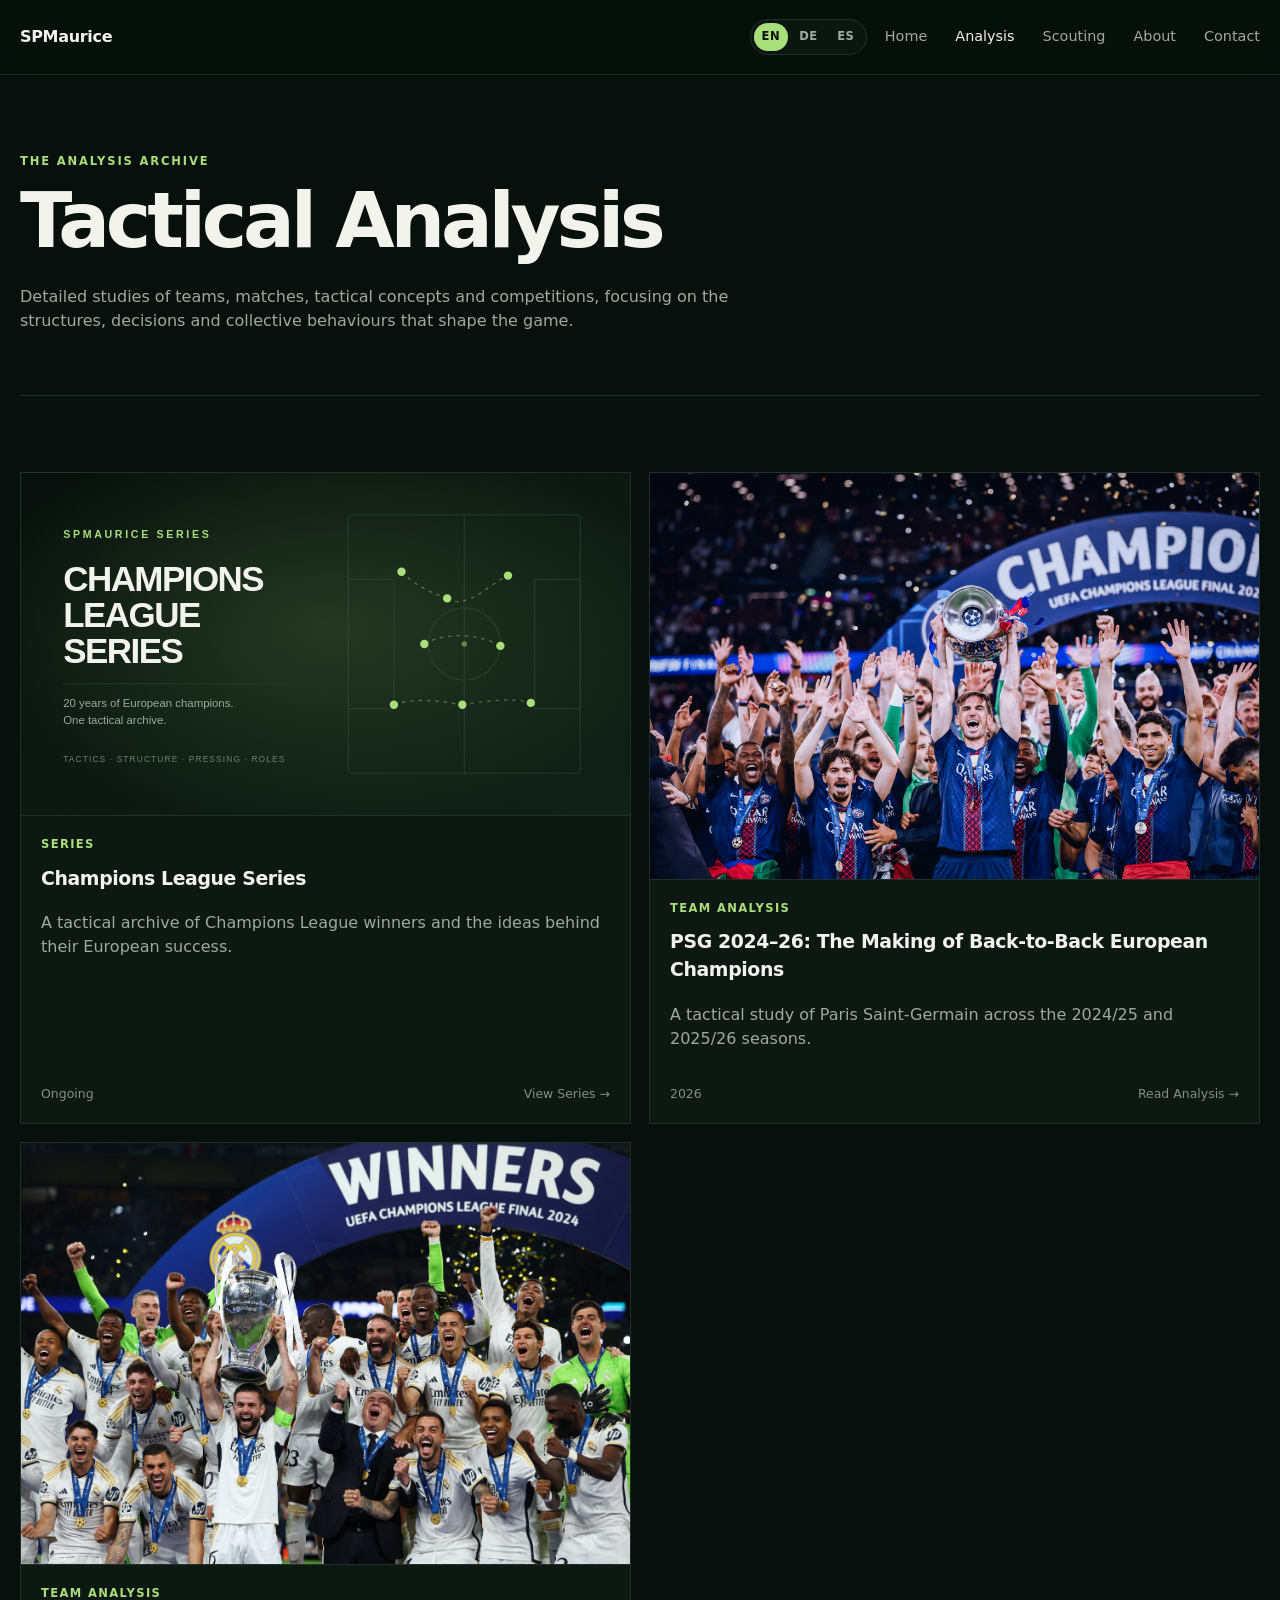
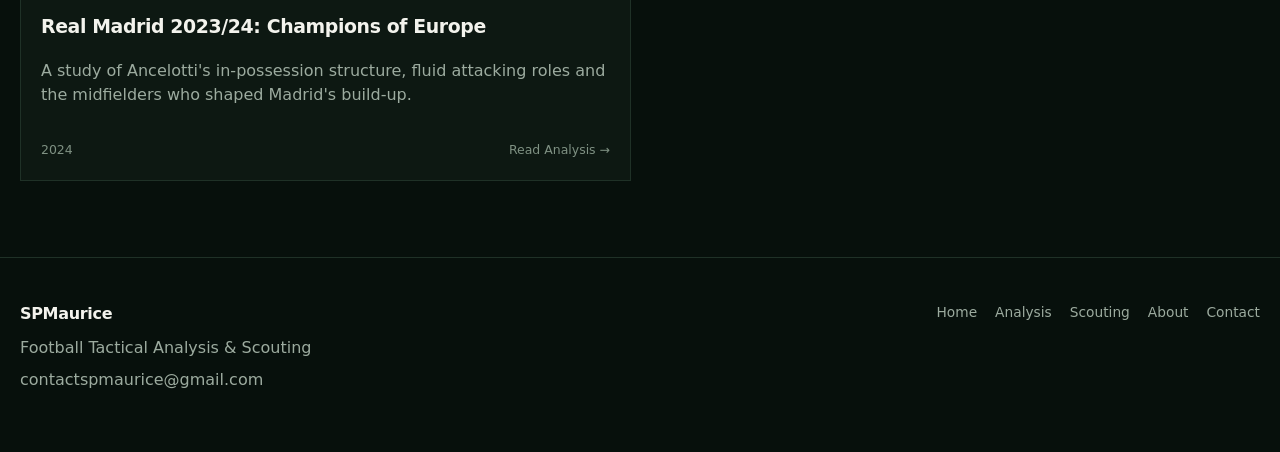
==== commit 8db6595d: "Correct Real Madrid cover image path" ====
--- a/analysis/index.html
+++ b/analysis/index.html
@@ -27,7 +27,7 @@
       </div>
     </a>
     <a class="analysis-card" href="/analysis/real-madrid-2024/">
-      <div class="card-media"><img src="/images/XI4DIZZ7URMA5LUDUSERKVHCIA.jpg" alt="Real Madrid 2024 Champions League winners"></div>
+      <div class="card-media"><img src="/XI4DIZZ7URMA5LUDUSERKVHCIA.jpg" alt="Real Madrid 2024 Champions League winners"></div>
       <div class="card-body">
         <div class="tag">Team Analysis</div>
         <h3>Real Madrid 2023/24: Champions of Europe</h3>
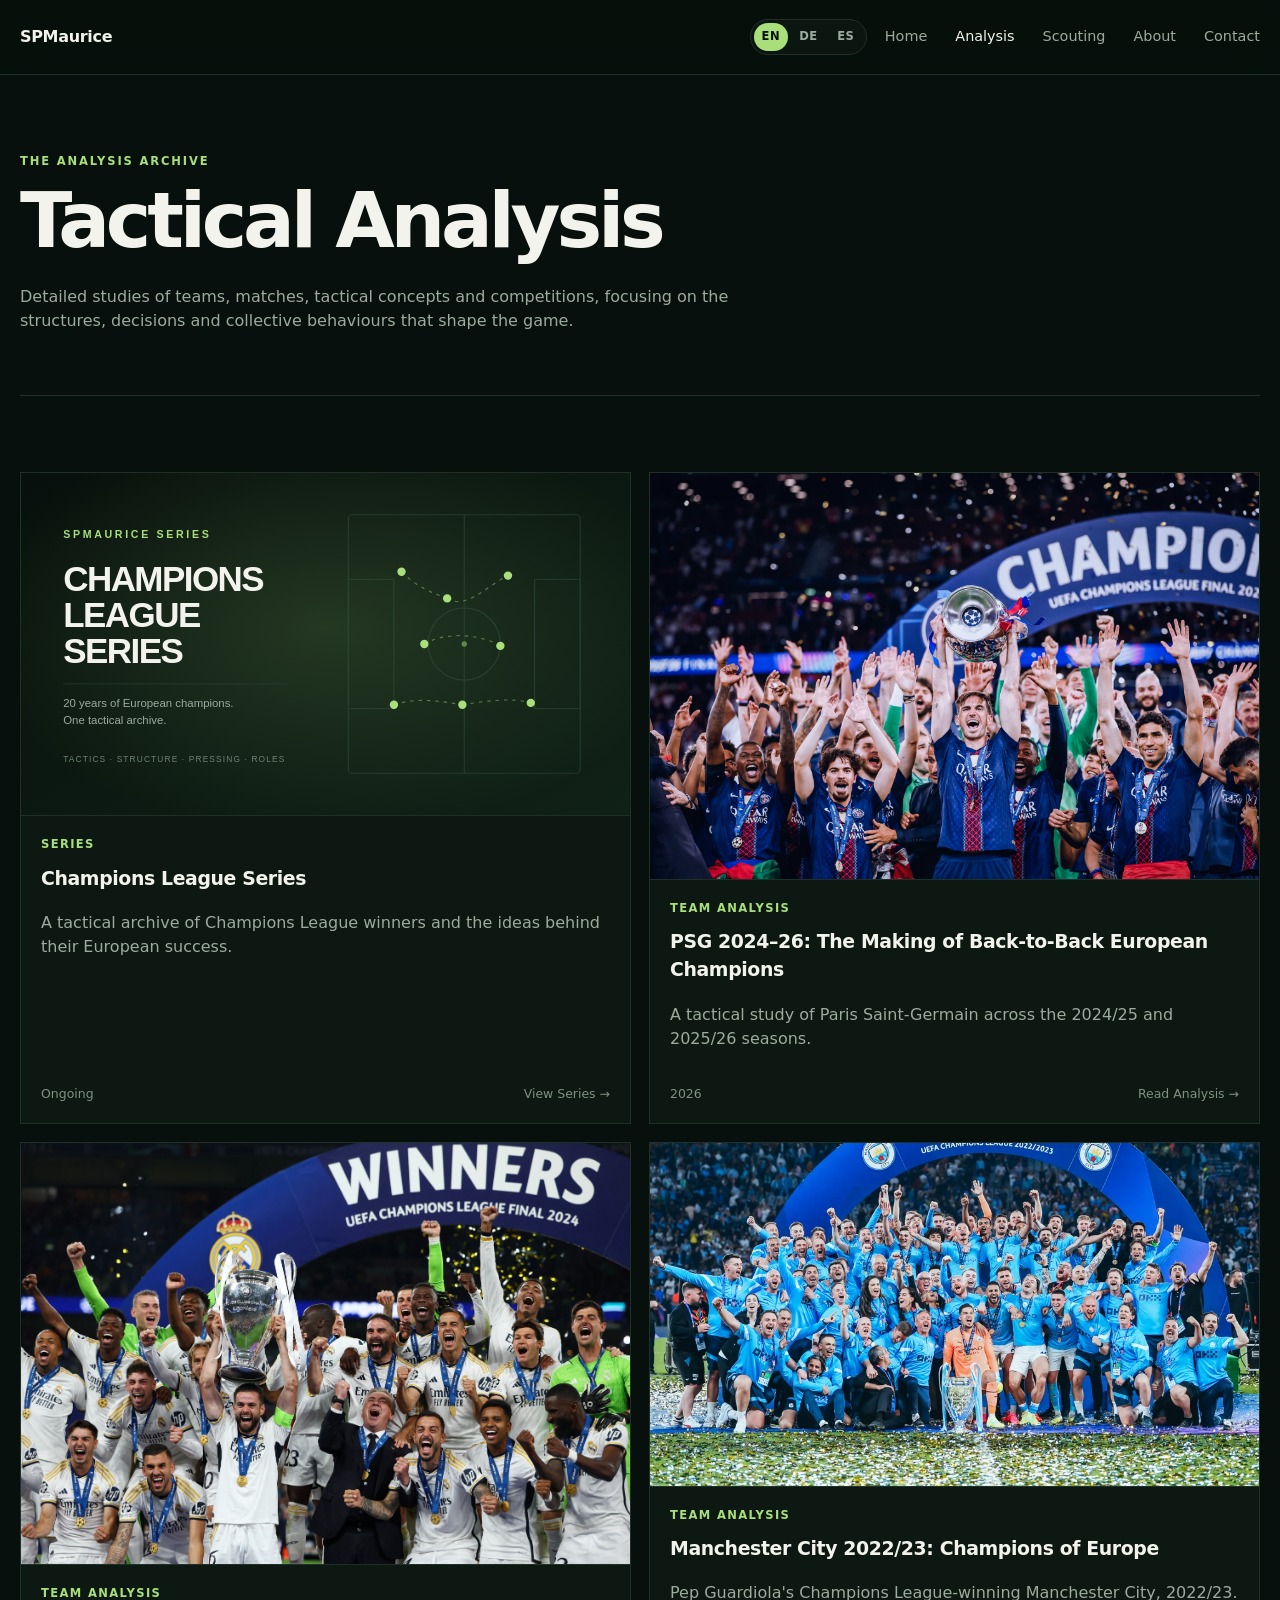
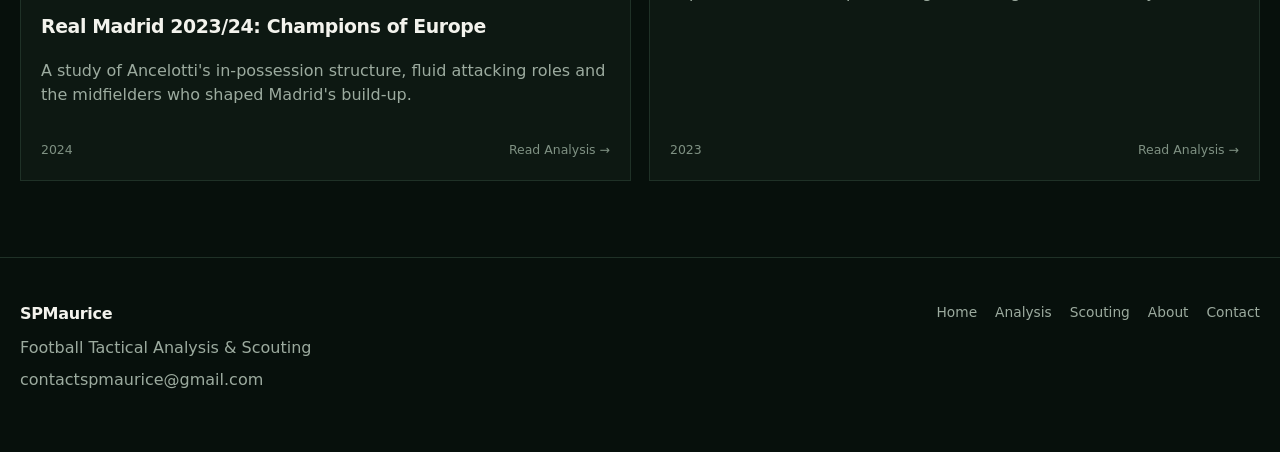
==== commit 9b7c06f2: "Add Manchester City 2023 to analysis archive" ====
--- a/analysis/index.html
+++ b/analysis/index.html
@@ -27,7 +27,7 @@
       </div>
     </a>
     <a class="analysis-card" href="/analysis/real-madrid-2024/">
-      <div class="card-media"><img src="/XI4DIZZ7URMA5LUDUSERKVHCIA.jpg" alt="Real Madrid 2024 Champions League winners"></div>
+      <div class="card-media"><img src="/images/XI4DIZZ7URMA5LUDUSERKVHCIA.jpg" alt="Real Madrid 2024 Champions League winners"></div>
       <div class="card-body">
         <div class="tag">Team Analysis</div>
         <h3>Real Madrid 2023/24: Champions of Europe</h3>
@@ -35,6 +35,15 @@
         <div class="card-meta"><span>2024</span><span>Read Analysis →</span></div>
       </div>
     </a>
+    <a class="analysis-card" href="/analysis/manchester-city-2023/">
+      <div class="card-media"><img src="/images/team-celebrating-with-trophy.webp" alt="Manchester City celebrating the 2023 Champions League title"></div>
+      <div class="card-body">
+        <div class="tag">Team Analysis</div>
+        <h3>Manchester City 2022/23: Champions of Europe</h3>
+        <p>Pep Guardiola's Champions League-winning Manchester City, 2022/23.</p>
+        <div class="card-meta"><span>2023</span><span>Read Analysis →</span></div>
+      </div>
+    </a>
   </div>
 </section>
 </main>
--- a/styles.css
+++ b/styles.css
@@ -1021,3 +1021,159 @@
   .player-data-slides{height:auto;min-height:0;overflow:visible}
   .player-data-slide.active{height:auto;min-height:0;overflow:visible}
 }
+
+
+/* Real Madrid 2023/24 — warm white, graphite, gold and restrained red */
+body.theme-real{
+  --bg:#eae9e6;
+  --panel:#f3f1ec;
+  --panel-2:#e2e0dc;
+  --line:#c8c5bf;
+  --text:#242328;
+  --muted:#595960;
+  --accent:#997226;
+  --accent-2:#aa1835;
+  color:var(--text);
+  background:
+    linear-gradient(90deg,rgba(38,36,40,.10) 0%,transparent 11%,transparent 89%,rgba(38,36,40,.10) 100%),
+    radial-gradient(ellipse at 88% 11%,rgba(160,18,47,.18),transparent 36%),
+    radial-gradient(ellipse at 8% 27%,rgba(192,144,51,.22),transparent 38%),
+    radial-gradient(ellipse at 75% 82%,rgba(85,83,92,.13),transparent 46%),
+    linear-gradient(135deg,#f4f1e8 0%,#e9e8e6 48%,#e3e2e3 100%);
+  background-attachment:fixed;
+}
+.theme-real .site-header{
+  background:rgba(237,235,232,.93);
+  border-bottom:2px solid rgba(145,104,35,.52);
+  box-shadow:0 3px 18px rgba(39,36,42,.08);
+}
+.theme-real .brand{color:#201f24}
+.theme-real .nav a{color:#56545d}
+.theme-real .nav a.active,.theme-real .nav a:hover{color:#a21939}
+.theme-real .nav-toggle{color:#27252a;background:#f0eeeb;border-color:#c9c4bd}
+.theme-real .article-hero{
+  border-bottom:1px solid #c9c4bd;
+  padding-bottom:38px;
+  background:linear-gradient(110deg,rgba(253,251,247,.54),rgba(207,195,173,.15) 60%,rgba(127,35,53,.06));
+  padding:28px 26px 34px;
+  border-left:4px solid #a91e3b;
+  box-shadow:0 8px 26px rgba(40,37,43,.055);
+}
+.theme-real .article-hero h1,
+.theme-real .prose h2{color:#232127}
+.theme-real .article-hero .eyebrow,
+.theme-real .tag{color:#936d24}
+.theme-real .series-link{color:#876421}
+.theme-real .series-link:hover,.theme-real .text-link:hover{color:#a21939}
+.theme-real .prose h2{
+  color:#25242a;
+  border-left:4px solid #a91e3b;
+  padding-left:18px;
+}
+.theme-real .prose h3{color:#4a3840}
+.theme-real .prose p{color:#45444b}
+.theme-real .prose strong{color:#202025}
+.theme-real .page-copy,.theme-real .article-meta{color:#56545d}
+.theme-real .article-cover,
+.theme-real .analysis-slideshow,
+.theme-real .media-block{
+  border:1px solid #b9b4ad;
+  border-top:3px solid #b8944c;
+  background:linear-gradient(150deg,#e9e6e0,#d8d5d2);
+  box-shadow:0 14px 35px rgba(36,34,41,.14);
+}
+.theme-real .slideshow-footer{
+  background:linear-gradient(90deg,#dedad3 0%,#eee7d8 48%,#e5d7da 100%);
+  border-color:#c7bdb4;
+  color:#39383e;
+}
+.theme-real .slide-counter{color:#58545b}
+.theme-real .slide-arrow{
+  background:#eeeae4;
+  color:#25232a;
+  border:1px solid #b9afa6;
+}
+.theme-real .slide-arrow:hover{
+  background:#e5d6bf;
+  border-color:#a78342;
+  color:#9a1c39;
+}
+.theme-real .slide-dots .dot{background:#b7b3b1;border-color:#9e9b99}
+.theme-real .slide-dots .dot.active{background:#a78037;border-color:#a78037}
+.theme-real .text-link{color:#916b23}
+.theme-real .site-footer{
+  background:rgba(217,214,210,.85);
+  border-top:2px solid rgba(142,109,57,.48);
+}
+.theme-real .site-footer p,
+.theme-real .site-footer a{color:#555159}
+@media(max-width:700px){
+  .theme-real .article-hero{padding:24px 16px}
+}
+
+
+/* Alternating featured analyses on the home page */
+.featured-rotator{
+  display:grid;
+  position:relative;
+  min-width:0;
+  isolation:isolate;
+}
+.featured-rotator > .featured-slide{
+  grid-area:1 / 1;
+  display:flex;
+  flex-direction:column;
+  min-width:0;
+  opacity:0;
+  visibility:hidden;
+  pointer-events:none;
+  transition:opacity .65s ease, visibility .65s ease, transform .2s ease;
+}
+.featured-rotator > .featured-slide.is-active{
+  opacity:1;
+  visibility:visible;
+  pointer-events:auto;
+}
+.featured-rotator .featured-slide .card-body{
+  display:flex;
+  flex-direction:column;
+  flex:1;
+}
+.featured-rotator .featured-slide .card-meta{margin-top:auto;padding-top:22px}
+.featured-rotator .featured-slide .card-media{overflow:hidden}
+.featured-rotator-controls{
+  position:absolute;
+  z-index:2;
+  top:12px;
+  right:12px;
+  display:flex;
+  align-items:center;
+  gap:7px;
+  padding:8px 10px;
+  border-radius:999px;
+  background:rgba(4,12,8,.75);
+  border:1px solid rgba(255,255,255,.16);
+  backdrop-filter:blur(8px);
+}
+.featured-rotator-dot{
+  width:9px;
+  height:9px;
+  padding:0;
+  border:0;
+  border-radius:999px;
+  background:rgba(255,255,255,.5);
+  cursor:pointer;
+  transition:background .2s ease,width .2s ease;
+}
+.featured-rotator-dot.is-active{
+  background:var(--accent);
+  width:25px;
+}
+.featured-rotator-dot:focus-visible{
+  outline:2px solid #fff;
+  outline-offset:3px;
+}
+@media(prefers-reduced-motion:reduce){
+  .featured-rotator > .featured-slide,
+  .featured-rotator-dot{transition:none}
+}
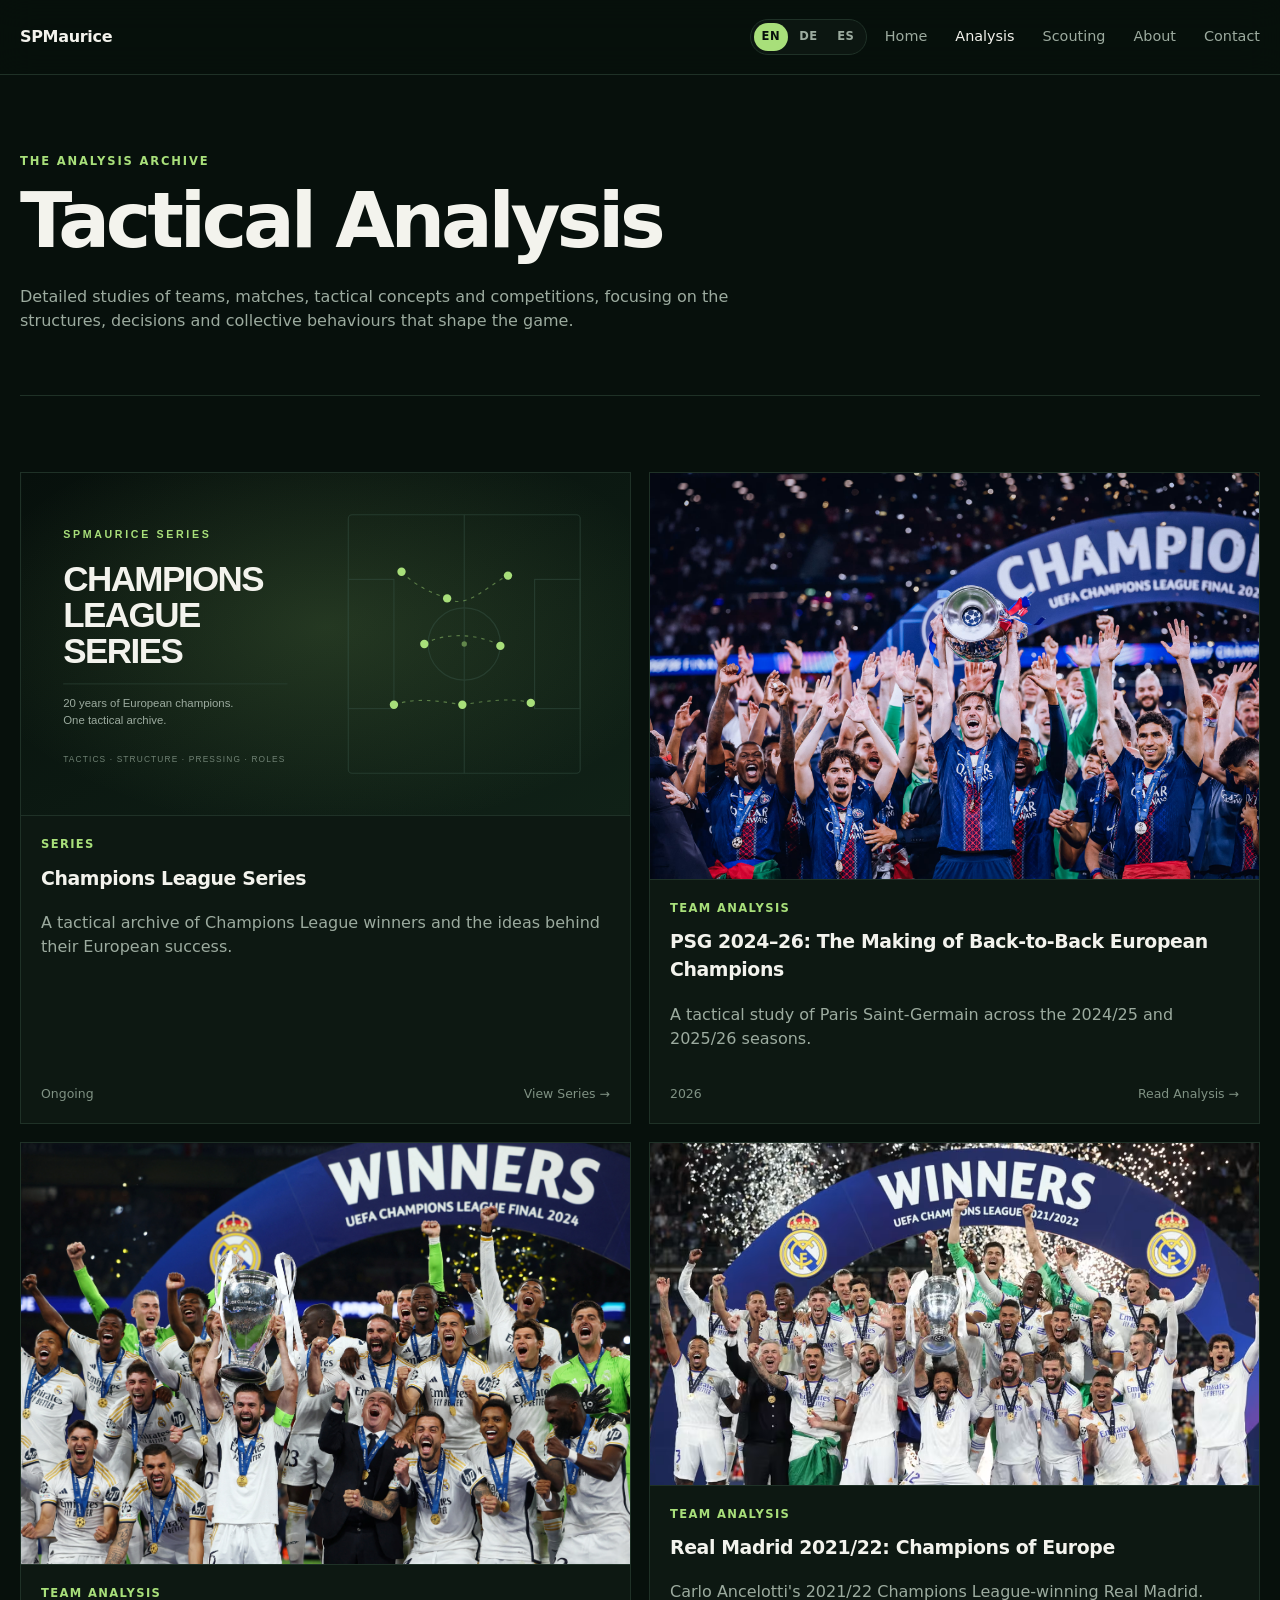
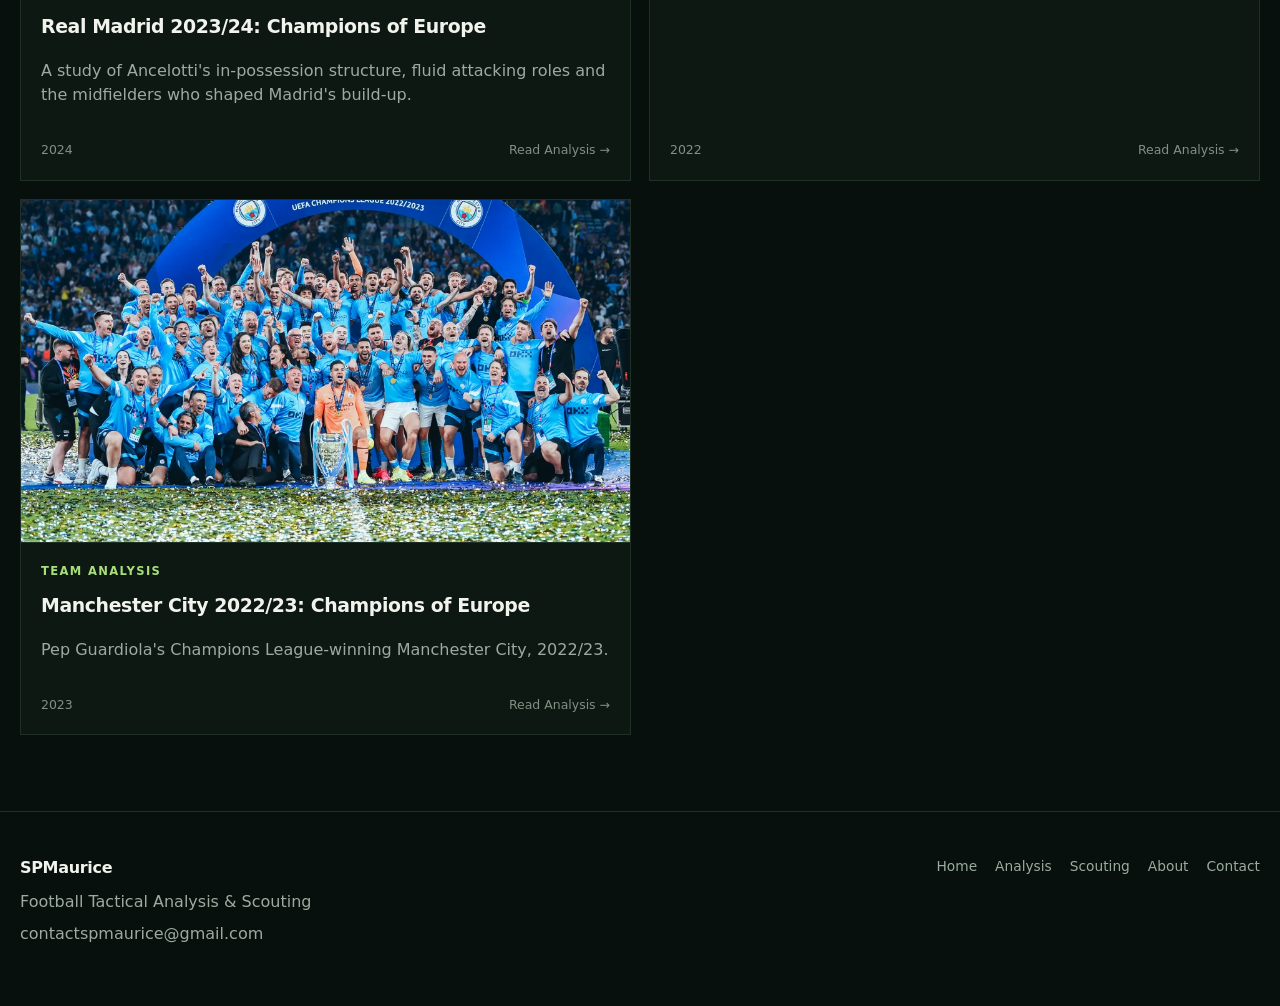
==== commit 0e0faaab: "Add Real Madrid 2021/22 to analysis archive" ====
--- a/analysis/index.html
+++ b/analysis/index.html
@@ -35,6 +35,15 @@
         <div class="card-meta"><span>2024</span><span>Read Analysis →</span></div>
       </div>
     </a>
+    <a class="analysis-card" href="/analysis/real-madrid-2022/">
+      <div class="card-media"><img src="/yhj1yptbuf3uy3qj7wu7.avif" alt="Real Madrid 2022 Champions League winners"></div>
+      <div class="card-body">
+        <div class="tag">Team Analysis</div>
+        <h3>Real Madrid 2021/22: Champions of Europe</h3>
+        <p>Carlo Ancelotti's 2021/22 Champions League-winning Real Madrid.</p>
+        <div class="card-meta"><span>2022</span><span>Read Analysis →</span></div>
+      </div>
+    </a>
     <a class="analysis-card" href="/analysis/manchester-city-2023/">
       <div class="card-media"><img src="/images/team-celebrating-with-trophy.webp" alt="Manchester City celebrating the 2023 Champions League title"></div>
       <div class="card-body">
--- a/styles.css
+++ b/styles.css
@@ -1177,3 +1177,108 @@
   .featured-rotator > .featured-slide,
   .featured-rotator-dot{transition:none}
 }
+
+/* Manchester City in-possession clips: each slide carries its analysis */
+.city-possession-slideshow .city-video-analysis{
+  padding:22px 26px 26px;
+  border-top:1px solid var(--line);
+}
+.city-possession-slideshow .city-video-analysis h3{margin:0 0 12px}
+.city-possession-slideshow .city-video-analysis p{margin:0}
+@media(max-width:680px){
+  .city-possession-slideshow .city-video-analysis{padding:18px}
+}
+
+/* Manchester City 2022/23 — sky blue, navy and soft white */
+body.theme-city{
+  --bg:#cbdde9;
+  --panel:#dceaf3;
+  --panel-2:#c7dce9;
+  --line:#aac5d6;
+  --text:#12283a;
+  --muted:#4b6779;
+  --accent:#326d9a;
+  --accent-2:#1c2c5b;
+  color:var(--text);
+  background:
+    radial-gradient(ellipse at 16% 18%,rgba(75,137,182,.29),transparent 36%),
+    radial-gradient(ellipse at 88% 12%,rgba(28,44,91,.18),transparent 35%),
+    radial-gradient(ellipse at 65% 88%,rgba(75,133,180,.22),transparent 40%),
+    linear-gradient(180deg,#e5f1f8 0%,#cfdfeb 50%,#bed5e4 100%);
+  background-attachment:fixed;
+}
+.theme-city .site-header{
+  background:rgba(221,237,247,.94);
+  border-bottom:1px solid #bad1e1;
+  box-shadow:0 4px 18px rgba(21,48,71,.06);
+}
+.theme-city .brand{color:#102538}
+.theme-city .nav a{color:#486477}
+.theme-city .nav a.active,.theme-city .nav a:hover{color:#1c2c5b}
+.theme-city .nav-toggle{color:#102538;background:#e2f0f8;border-color:#bdd5e4}
+.theme-city .article-hero{
+  border-left:4px solid #6cabdd;
+  padding:28px 26px 34px;
+  border-bottom:1px solid #bfd6e4;
+  background:linear-gradient(115deg,rgba(242,249,253,.7),rgba(89,151,196,.23));
+  box-shadow:0 8px 25px rgba(20,53,76,.06);
+}
+.theme-city .article-hero h1,.theme-city .prose h2{color:#102538}
+.theme-city .article-hero .eyebrow,.theme-city .tag,.theme-city .series-link{color:#1c4775}
+.theme-city .series-link:hover,.theme-city .text-link:hover{color:#3188c0}
+.theme-city .prose h2{border-left:4px solid #6cabdd;padding-left:18px}
+.theme-city .prose h3{color:#234d6b}
+.theme-city .prose p{color:#3a596c}
+.theme-city .prose strong{color:#102538}
+.theme-city .page-copy,.theme-city .article-meta{color:#507085}
+.theme-city .article-cover,.theme-city .analysis-slideshow,.theme-city .media-block,.theme-city .video-slideshow{
+  border:1px solid #b8d2e2;
+  border-top:3px solid #6cabdd;
+  border-radius:18px;
+  background:linear-gradient(155deg,#eaf4fa,#ccdfec);
+  box-shadow:0 14px 34px rgba(21,48,71,.10);
+}
+.theme-city .video-slideshow-footer,.theme-city .slideshow-footer{
+  background:linear-gradient(90deg,#dcecf6,#c8dfed,#d8eaf5);
+  border-top:1px solid #bfd7e5;
+  color:#294b63;
+}
+.theme-city .video-counter,.theme-city .slide-counter{color:#4a6a7d}
+.theme-city .video-arrow,.theme-city .slide-arrow{
+  background:#e4f1f9;
+  color:#102538;
+  border:1px solid #bfd7e5;
+}
+.theme-city .video-arrow:hover,.theme-city .slide-arrow:hover{
+  background:#d9edf8;
+  border-color:#6cabdd;
+  color:#1c2c5b;
+}
+.theme-city .slide-dots .dot{background:#aac8da}
+.theme-city .slide-dots .dot.active{background:#428dbb}
+.theme-city .text-link{color:#1c4775}
+.theme-city .site-footer{
+  background:rgba(209,229,241,.9);
+  border-top:1px solid #bbd5e4;
+}
+.theme-city .site-footer p,.theme-city .site-footer a{color:#4a6679}
+@media(max-width:680px){
+  .theme-city .article-hero{padding:24px 16px}
+}
+
+/* Readable text on Manchester City's video analysis panels */
+.theme-city .city-video-analysis{
+  padding:22px 26px 26px;
+  border-top:1px solid #b7cfde;
+  background:linear-gradient(180deg,#dceaf3 0%,#cfe0eb 100%);
+}
+.theme-city .city-video-analysis h3{
+  margin:0 0 12px;
+  color:#163954;
+}
+.theme-city .city-video-analysis p{
+  margin:0 0 14px;
+  color:#294b63;
+}
+.theme-city .city-video-analysis p:last-child{margin-bottom:0}
+.theme-city .city-video-analysis strong{color:#102c43}
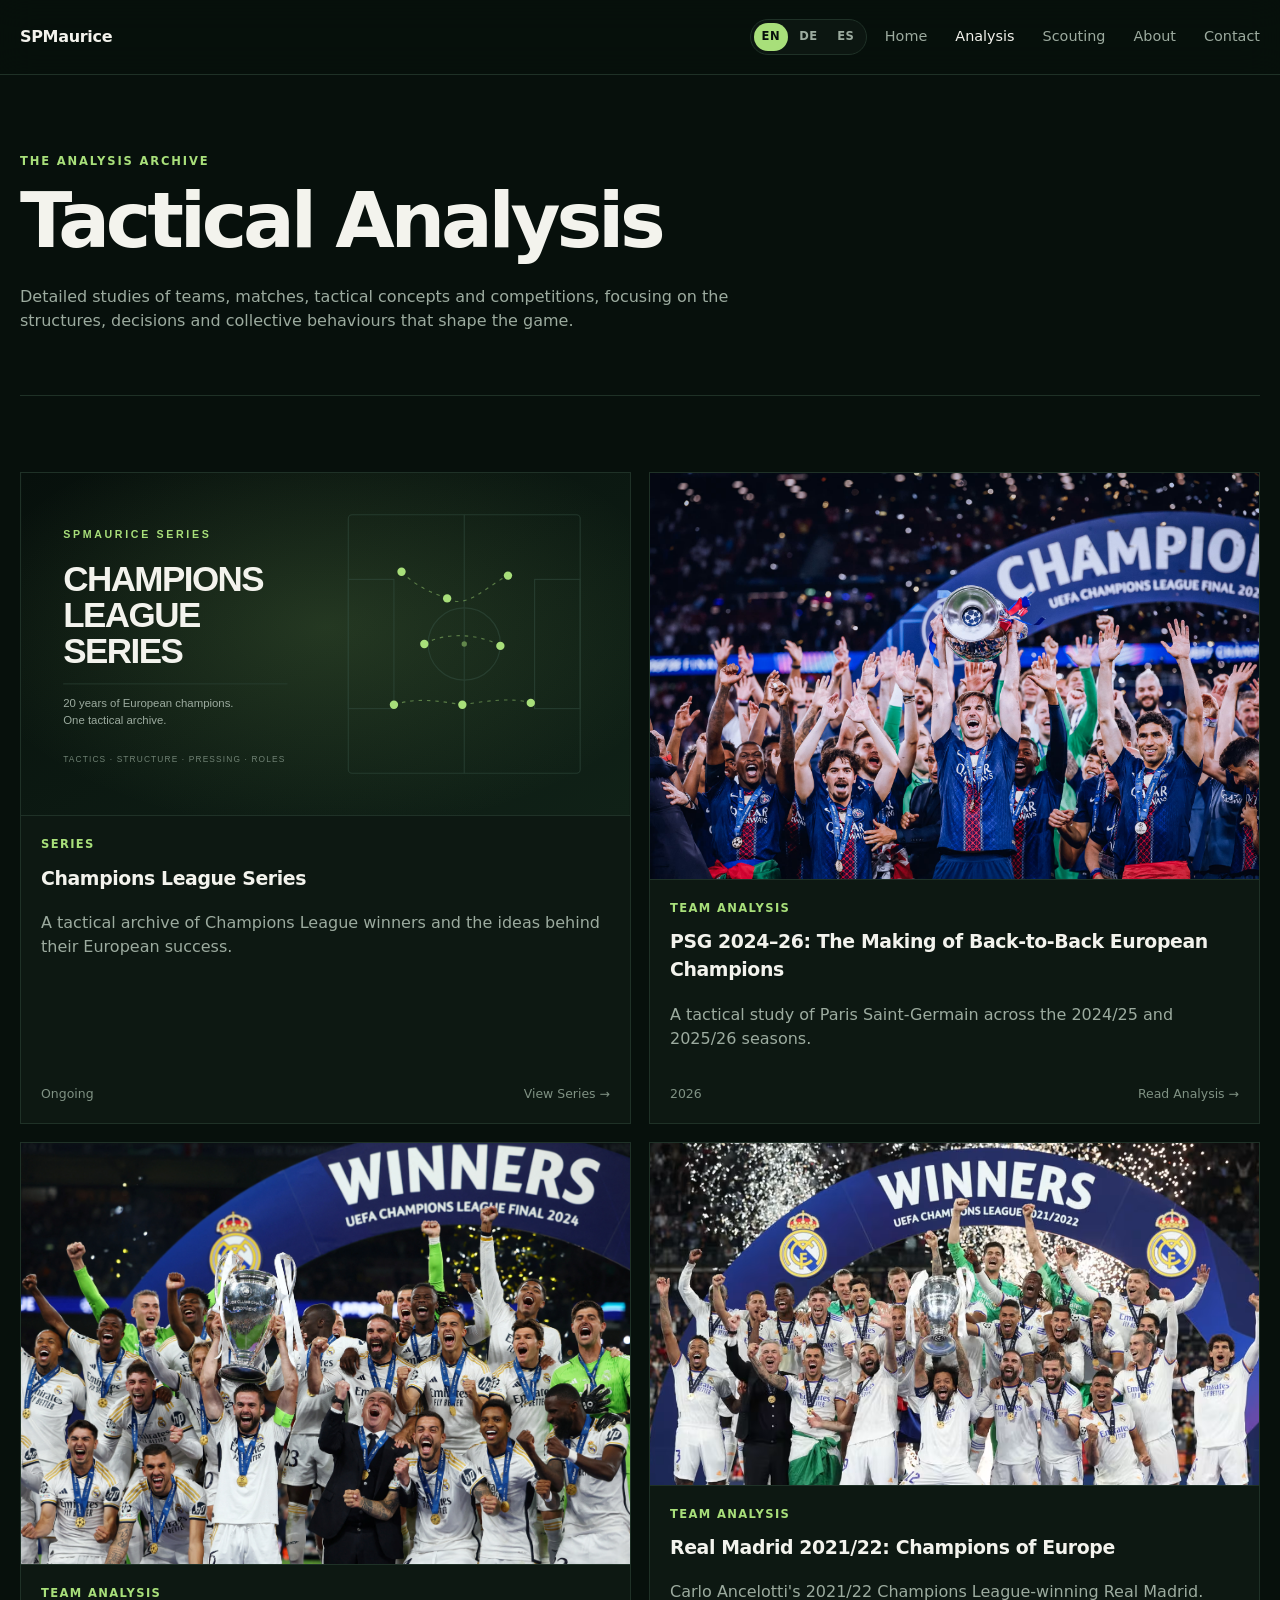
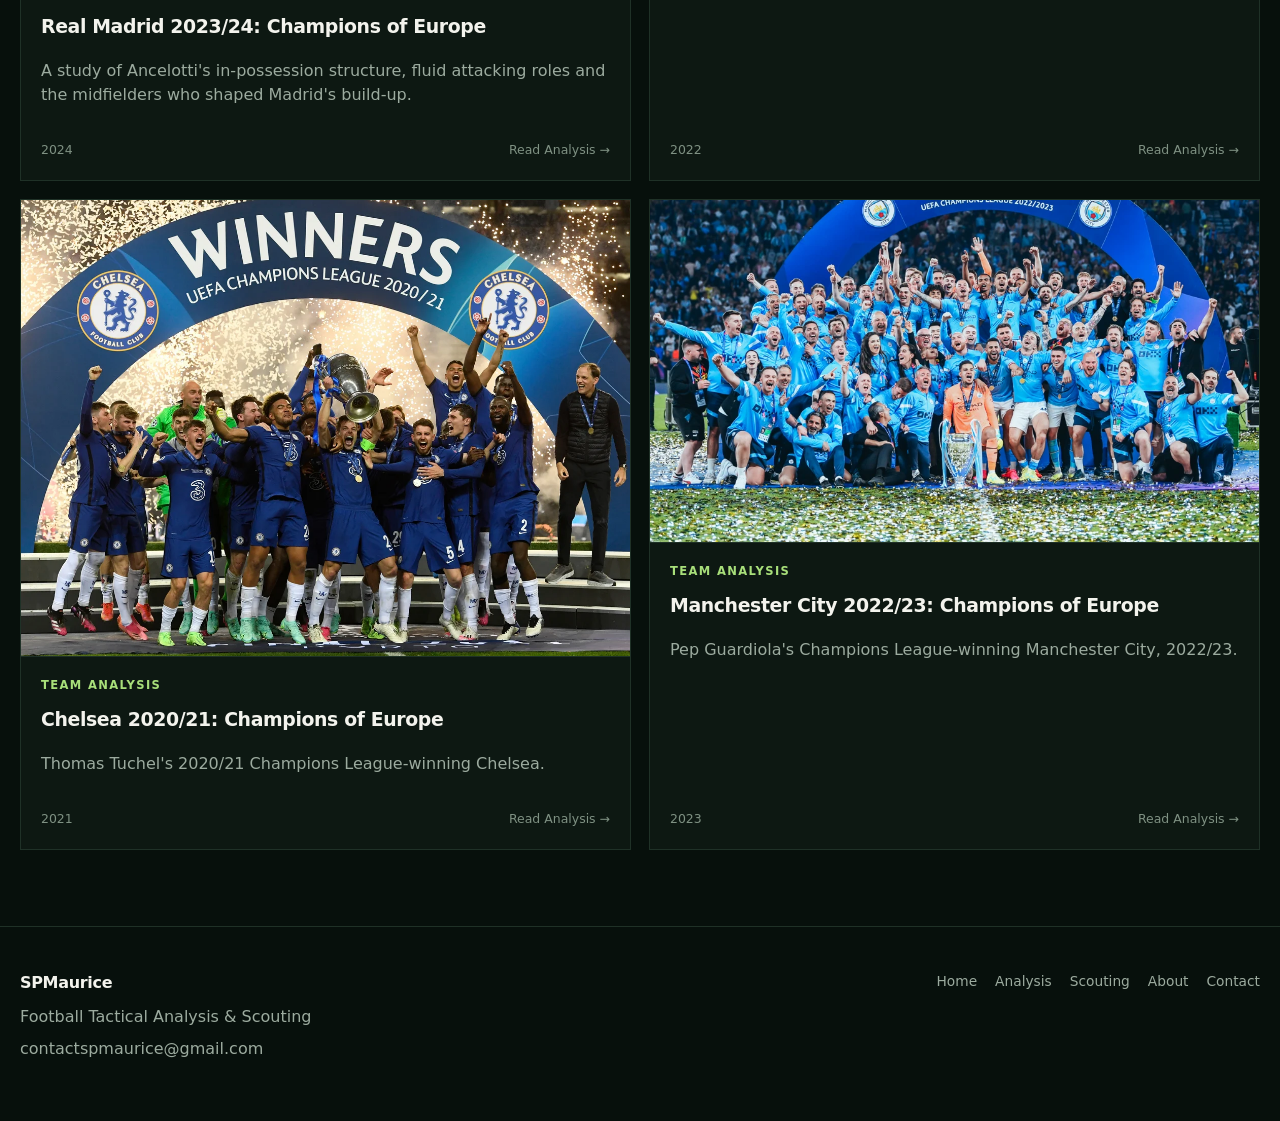
==== commit c2ab8360: "Add Chelsea 2020/21 to analysis archive" ====
--- a/analysis/index.html
+++ b/analysis/index.html
@@ -44,6 +44,15 @@
         <div class="card-meta"><span>2022</span><span>Read Analysis →</span></div>
       </div>
     </a>
+    <a class="analysis-card" href="/analysis/chelsea-2021/">
+      <div class="card-media"><img src="/images/5166.webp" alt="Chelsea celebrating the 2021 Champions League title"></div>
+      <div class="card-body">
+        <div class="tag">Team Analysis</div>
+        <h3>Chelsea 2020/21: Champions of Europe</h3>
+        <p>Thomas Tuchel's 2020/21 Champions League-winning Chelsea.</p>
+        <div class="card-meta"><span>2021</span><span>Read Analysis →</span></div>
+      </div>
+    </a>
     <a class="analysis-card" href="/analysis/manchester-city-2023/">
       <div class="card-media"><img src="/images/team-celebrating-with-trophy.webp" alt="Manchester City celebrating the 2023 Champions League title"></div>
       <div class="card-body">
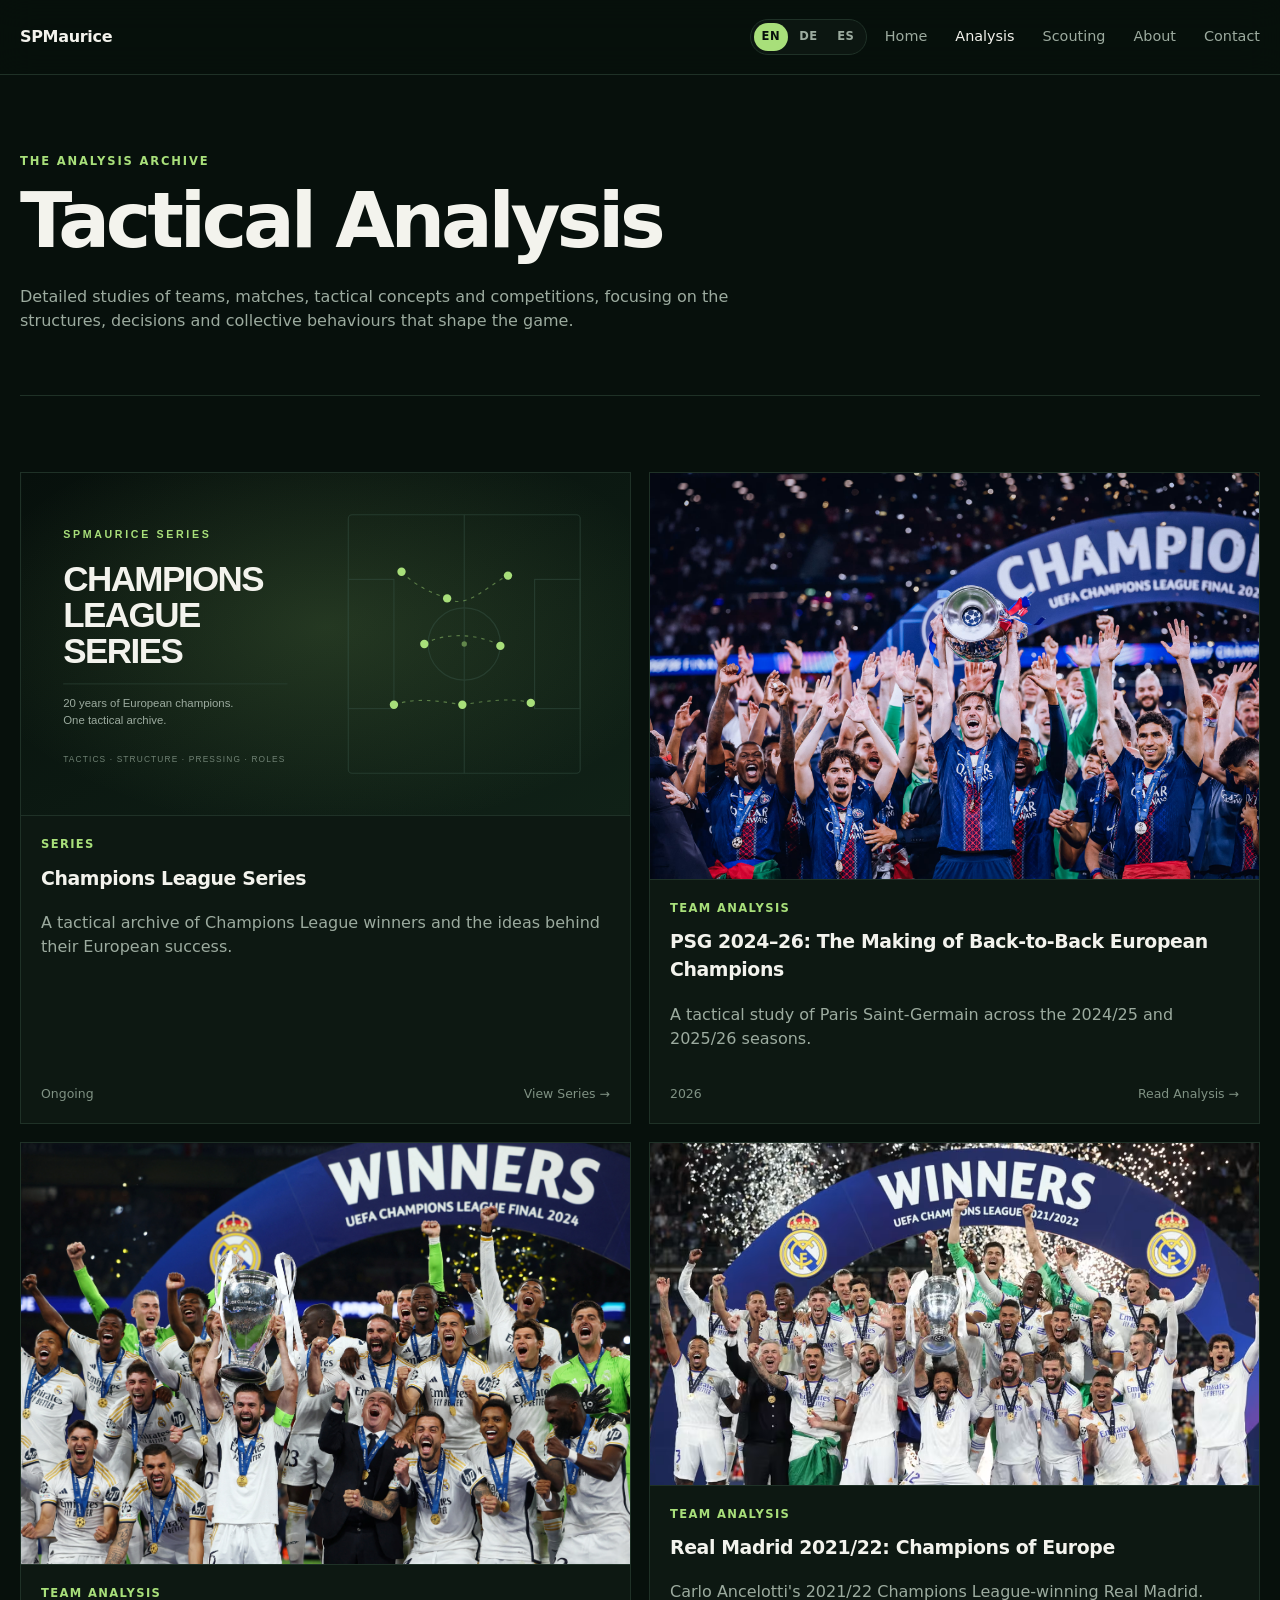
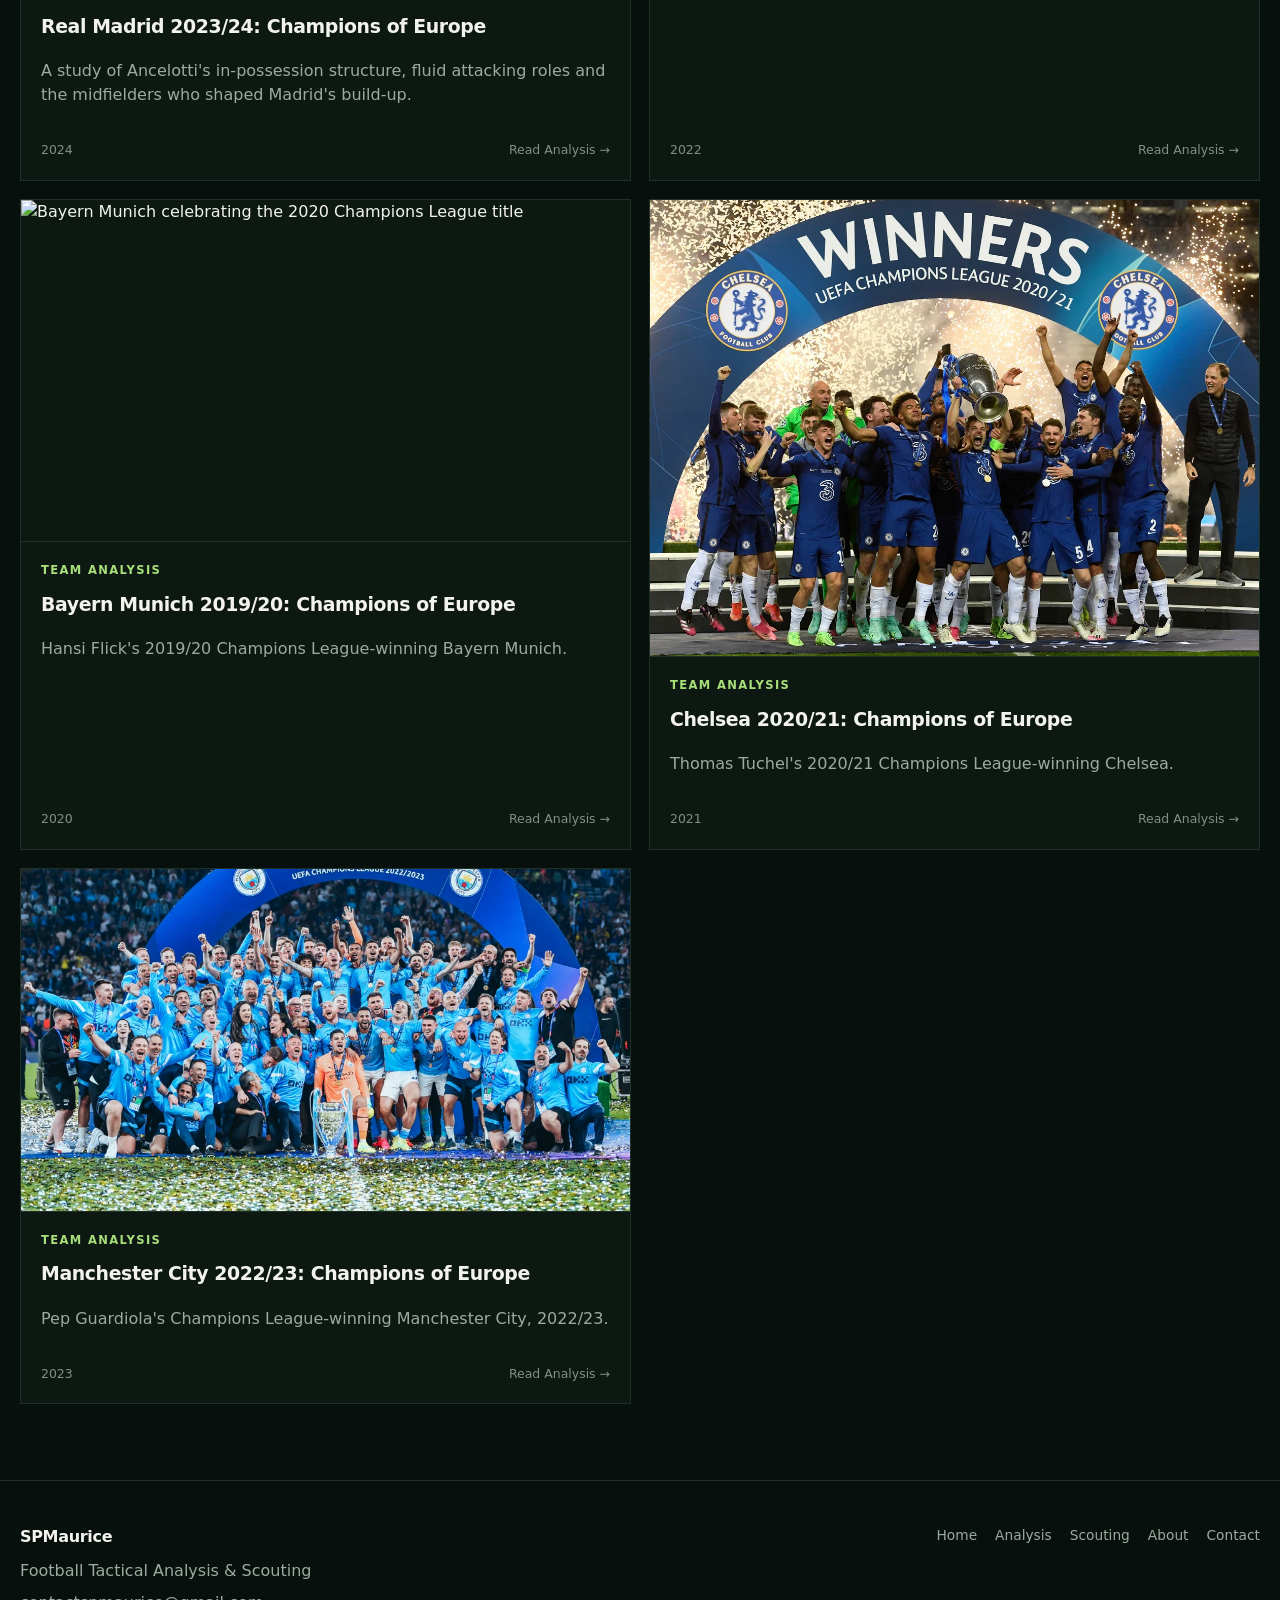
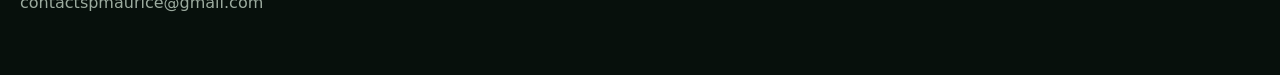
==== commit 45e145fb: "Add Bayern 2019/20 to analysis archive" ====
--- a/analysis/index.html
+++ b/analysis/index.html
@@ -44,6 +44,15 @@
         <div class="card-meta"><span>2022</span><span>Read Analysis →</span></div>
       </div>
     </a>
+    <a class="analysis-card" href="/analysis/bayern-2020/">
+      <div class="card-media"><img src="/images/2020_header.jxl" alt="Bayern Munich celebrating the 2020 Champions League title"></div>
+      <div class="card-body">
+        <div class="tag">Team Analysis</div>
+        <h3>Bayern Munich 2019/20: Champions of Europe</h3>
+        <p>Hansi Flick's 2019/20 Champions League-winning Bayern Munich.</p>
+        <div class="card-meta"><span>2020</span><span>Read Analysis →</span></div>
+      </div>
+    </a>
     <a class="analysis-card" href="/analysis/chelsea-2021/">
       <div class="card-media"><img src="/images/5166.webp" alt="Chelsea celebrating the 2021 Champions League title"></div>
       <div class="card-body">
--- a/styles.css
+++ b/styles.css
@@ -1282,3 +1282,221 @@
 }
 .theme-city .city-video-analysis p:last-child{margin-bottom:0}
 .theme-city .city-video-analysis strong{color:#102c43}
+
+/* Chelsea 2020/21 — royal blue, deep navy and clean white */
+body.theme-chelsea{
+  --bg:#071a3a;
+  --panel:#0b2c63;
+  --panel-2:#103d84;
+  --line:#2e5aa0;
+  --text:#f4f8ff;
+  --muted:#c0d2ef;
+  --accent:#6ea8ff;
+  --accent-2:#ffffff;
+  color:var(--text);
+  background:
+    radial-gradient(circle at 18% 16%,rgba(24,79,160,.34),transparent 34%),
+    radial-gradient(circle at 84% 12%,rgba(4,23,56,.55),transparent 32%),
+    linear-gradient(180deg,#06152f 0%,#0a2b61 48%,#071a3a 100%);
+  background-attachment:fixed;
+}
+.theme-chelsea .site-header{
+  background:rgba(5,21,47,.92);
+  border-bottom:1px solid rgba(110,168,255,.25);
+  box-shadow:0 4px 18px rgba(0,0,0,.2);
+  backdrop-filter:blur(10px);
+}
+.theme-chelsea .brand{color:#fff}
+.theme-chelsea .nav a{color:#c6d7f3}
+.theme-chelsea .nav a.active,.theme-chelsea .nav a:hover{color:#fff}
+.theme-chelsea .nav-toggle{color:#fff;background:#0b2c63;border-color:#2e5aa0}
+.theme-chelsea .article-hero{
+  border-left:4px solid #6ea8ff;
+  padding:28px 26px 34px;
+  border-bottom:1px solid #2e5aa0;
+  background:linear-gradient(120deg,rgba(17,59,130,.72),rgba(6,24,56,.9));
+  box-shadow:0 10px 30px rgba(0,0,0,.22);
+}
+.theme-chelsea .article-hero h1,.theme-chelsea .prose h2{color:#fff}
+.theme-chelsea .article-hero .eyebrow,.theme-chelsea .tag,.theme-chelsea .series-link{color:#9fc4ff}
+.theme-chelsea .page-copy,.theme-chelsea .article-meta{color:#c8d8ef}
+.theme-chelsea .prose h2{border-left:4px solid #6ea8ff;padding-left:18px}
+.theme-chelsea .prose h3{color:#dce9ff}
+.theme-chelsea .prose p{color:#c7d6eb}
+.theme-chelsea .prose strong{color:#fff}
+.theme-chelsea .article-cover,.theme-chelsea .analysis-slideshow,.theme-chelsea .media-block,.theme-chelsea .video-slideshow{
+  border:1px solid #2f5fa6;
+  border-top:3px solid #6ea8ff;
+  border-radius:18px;
+  background:linear-gradient(160deg,#0a2a5f,#071a3a);
+  box-shadow:0 14px 36px rgba(0,0,0,.28);
+}
+.theme-chelsea .slideshow-footer,.theme-chelsea .video-slideshow-footer{
+  background:linear-gradient(90deg,#0a2a5f,#0e397a,#0a2a5f);
+  border-top:1px solid #2f5fa6;
+  color:#dbe8fb;
+}
+.theme-chelsea .slide-arrow,.theme-chelsea .video-arrow{
+  background:#0d3472;
+  color:#fff;
+  border:1px solid #4f79bd;
+}
+.theme-chelsea .slide-arrow:hover,.theme-chelsea .video-arrow:hover{
+  background:#144a98;
+  border-color:#7fb0ff;
+}
+.theme-chelsea .slide-dots .dot{background:#496fae}
+.theme-chelsea .slide-dots .dot.active{background:#9cc1ff}
+.theme-chelsea .text-link{color:#9fc4ff}
+.theme-chelsea .text-link:hover,.theme-chelsea .series-link:hover{color:#fff}
+.theme-chelsea .site-footer{
+  background:rgba(4,18,42,.9);
+  border-top:1px solid #2b5596;
+}
+.theme-chelsea .site-footer p,.theme-chelsea .site-footer a{color:#bfd1ed}
+@media(max-width:680px){
+  .theme-chelsea .article-hero{padding:24px 16px}
+}
+
+/* Single video sizing */
+.single-video-block{
+  width:min(100%, 920px);
+  margin:30px auto 34px;
+  overflow:hidden;
+}
+.single-video-block > video{
+  display:block;
+  width:100%;
+  max-height:520px;
+  aspect-ratio:16 / 9;
+  object-fit:contain;
+  background:#000;
+}
+.single-video-block .city-video-analysis{
+  width:100%;
+}
+@media(max-width:680px){
+  .single-video-block{
+    width:100%;
+    margin:24px auto 28px;
+  }
+  .single-video-block > video{
+    max-height:none;
+    aspect-ratio:16 / 9;
+  }
+}
+
+/* Hard reset for standalone analysis videos: do not inherit .media-block gallery sizing */
+.media-block.single-video-block{
+  display:block;
+  place-items:initial;
+  aspect-ratio:auto;
+  width:min(100%, 920px);
+  max-width:920px;
+  height:auto;
+  margin:30px auto 34px;
+  padding:0;
+  overflow:hidden;
+  box-sizing:border-box;
+}
+.media-block.single-video-block > video{
+  display:block;
+  width:100%;
+  height:auto;
+  max-width:100%;
+  max-height:none;
+  aspect-ratio:auto;
+  object-fit:contain;
+  margin:0;
+}
+.media-block.single-video-block .city-video-analysis{
+  display:block;
+  width:auto;
+  max-width:100%;
+  min-width:0;
+  box-sizing:border-box;
+  padding:22px 26px 26px;
+  overflow-wrap:break-word;
+  word-break:normal;
+}
+.media-block.single-video-block .city-video-analysis p,
+.media-block.single-video-block .city-video-analysis h3{
+  max-width:100%;
+  white-space:normal;
+}
+.theme-chelsea .media-block.single-video-block .city-video-analysis{
+  background:linear-gradient(180deg,#0d3472 0%,#0a2858 100%);
+  border-top:1px solid #2f5fa6;
+}
+.theme-chelsea .media-block.single-video-block .city-video-analysis h3{color:#ffffff}
+.theme-chelsea .media-block.single-video-block .city-video-analysis p{color:#d5e2f5}
+@media(max-width:680px){
+  .media-block.single-video-block{
+    width:100%;
+    max-width:100%;
+    margin:24px auto 28px;
+  }
+  .media-block.single-video-block .city-video-analysis{
+    padding:18px;
+  }
+}
+
+/* Final standalone-video override: beats the wide .article-shell .prose .media-block rule */
+.article-shell .prose .media-block.single-video-block{
+  display:block;
+  width:min(920px, 100%);
+  max-width:920px;
+  min-width:0;
+  height:auto;
+  min-height:0;
+  aspect-ratio:auto;
+  margin:30px auto 34px;
+  padding:0;
+  overflow:visible;
+  box-sizing:border-box;
+}
+.article-shell .prose .media-block.single-video-block > video{
+  display:block;
+  width:100%;
+  max-width:100%;
+  height:auto;
+  max-height:520px;
+  object-fit:contain;
+  background:#000;
+  border-radius:15px 15px 0 0;
+}
+.article-shell .prose .media-block.single-video-block .city-video-analysis{
+  display:block;
+  position:static;
+  width:100%;
+  max-width:100%;
+  height:auto;
+  max-height:none;
+  min-height:0;
+  overflow:visible;
+  box-sizing:border-box;
+  padding:22px 26px 26px;
+  border-radius:0 0 15px 15px;
+}
+.article-shell .prose .media-block.single-video-block .city-video-analysis p,
+.article-shell .prose .media-block.single-video-block .city-video-analysis h3{
+  display:block;
+  width:auto;
+  max-width:none;
+  height:auto;
+  overflow:visible;
+  white-space:normal;
+}
+@media(max-width:680px){
+  .article-shell .prose .media-block.single-video-block{
+    width:100%;
+    max-width:100%;
+    margin:24px 0 28px;
+  }
+  .article-shell .prose .media-block.single-video-block > video{
+    max-height:none;
+  }
+  .article-shell .prose .media-block.single-video-block .city-video-analysis{
+    padding:18px;
+  }
+}
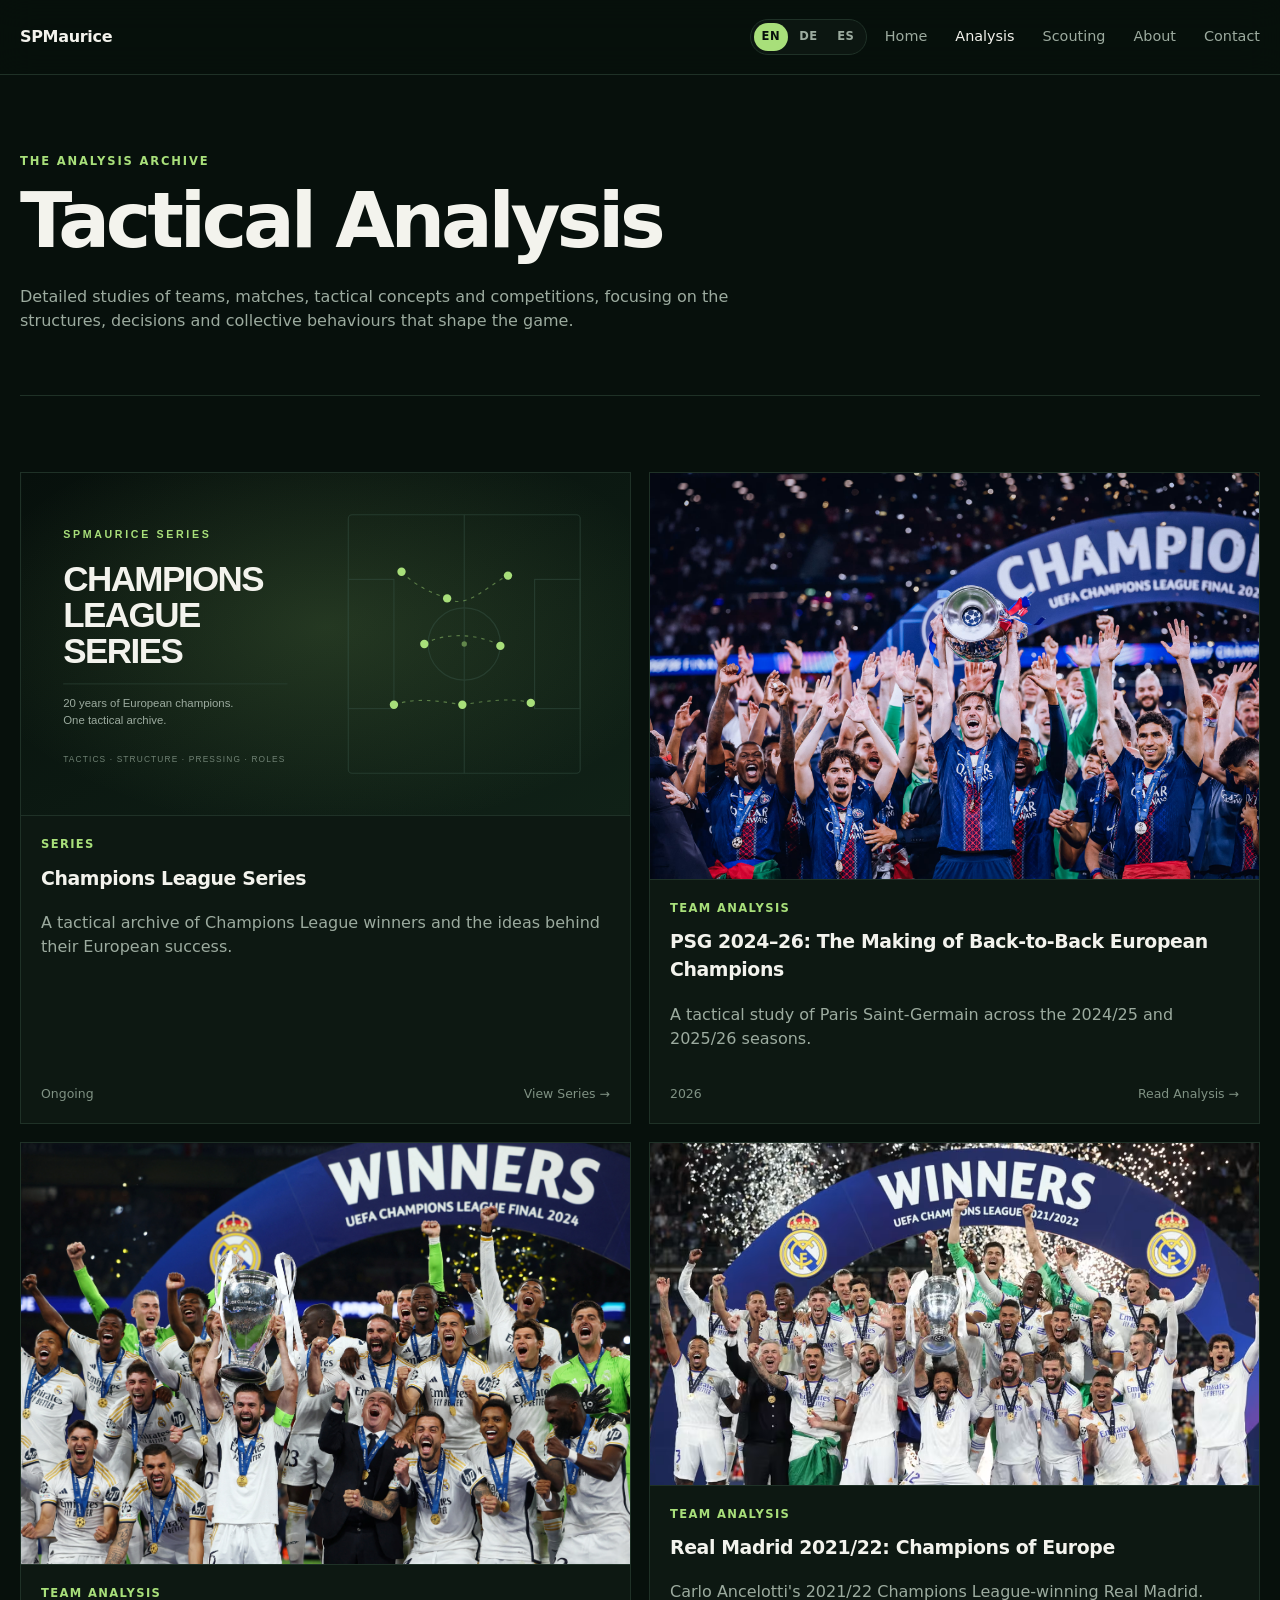
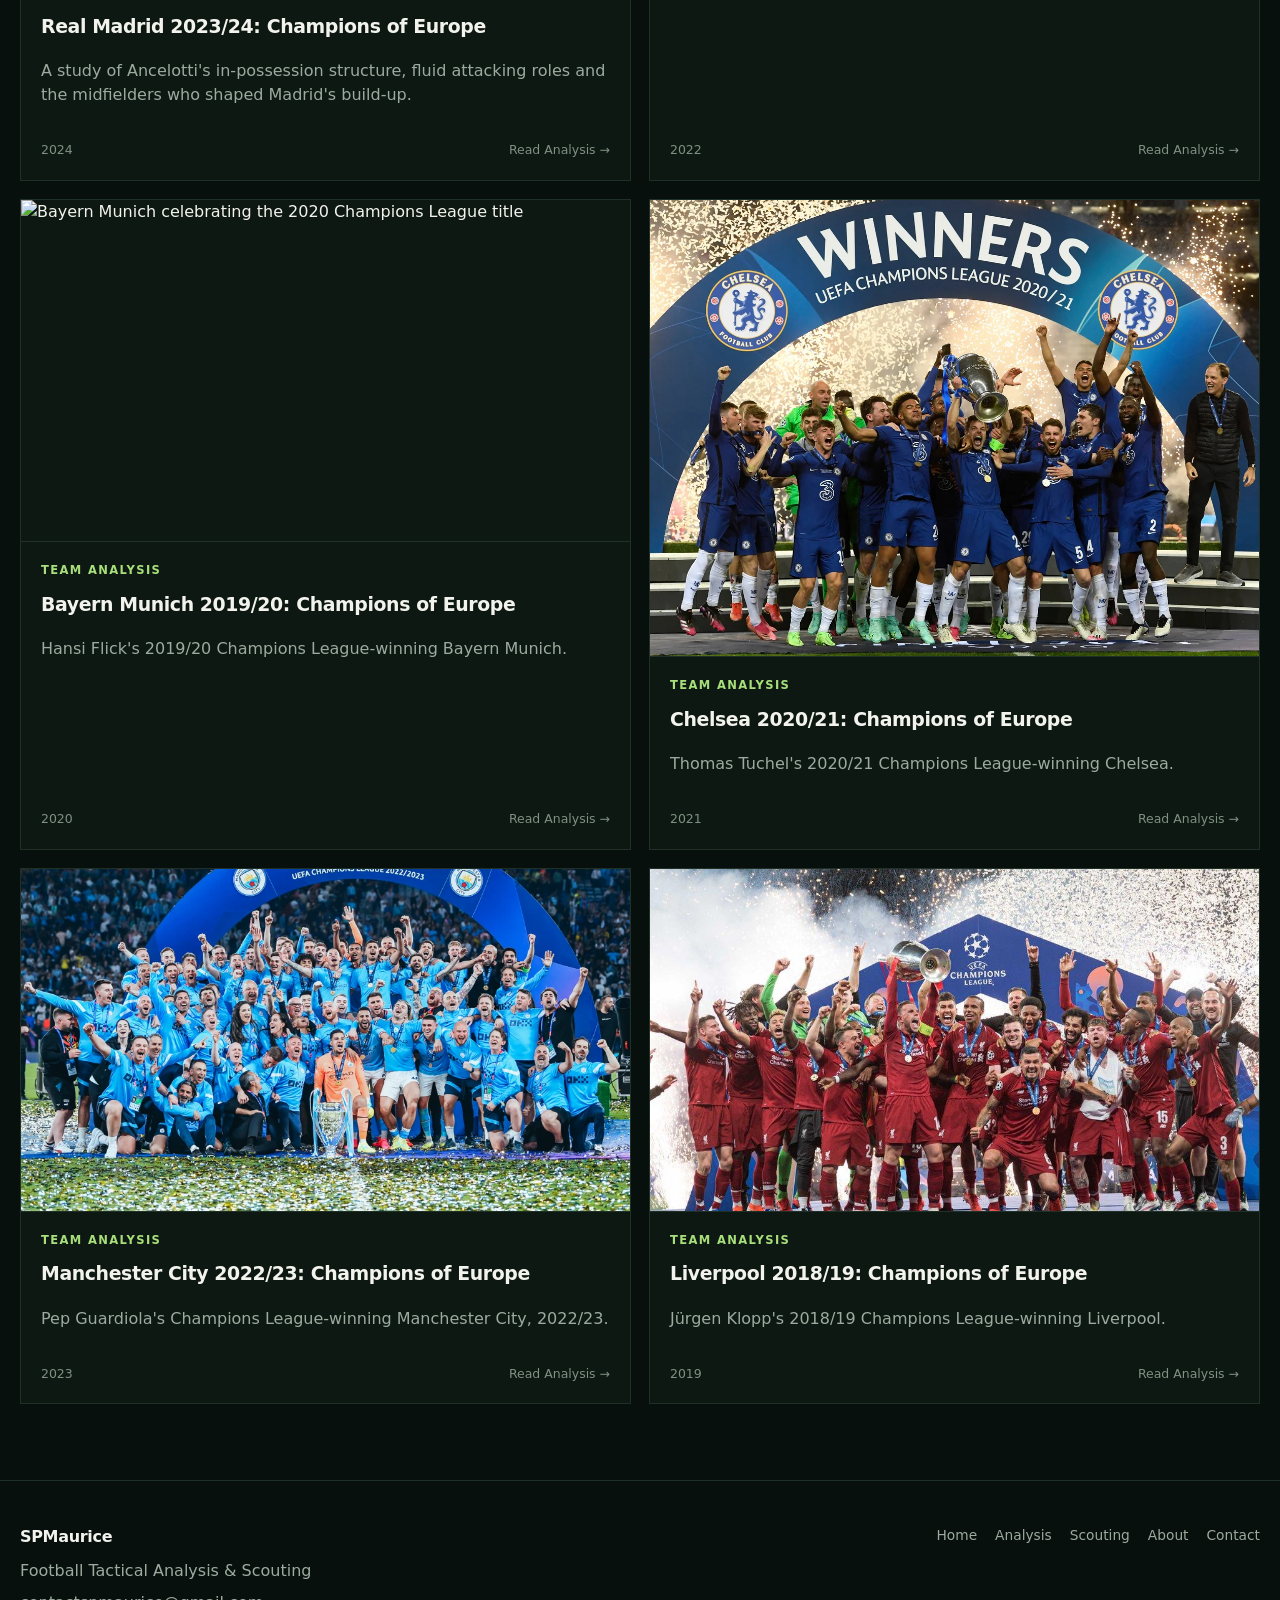
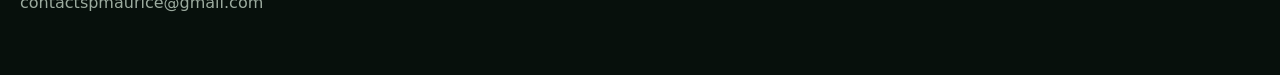
==== commit 6000513c: "Add Liverpool 2018/19 to analysis archive" ====
--- a/analysis/index.html
+++ b/analysis/index.html
@@ -71,6 +71,15 @@
         <div class="card-meta"><span>2023</span><span>Read Analysis →</span></div>
       </div>
     </a>
+    <a class="analysis-card" href="/analysis/liverpool-2019/">
+      <div class="card-media"><img src="/images/_107201274_gettyimages-1147394018.jpg" alt="Liverpool celebrating the 2019 Champions League title"></div>
+      <div class="card-body">
+        <div class="tag">Team Analysis</div>
+        <h3>Liverpool 2018/19: Champions of Europe</h3>
+        <p>Jürgen Klopp's 2018/19 Champions League-winning Liverpool.</p>
+        <div class="card-meta"><span>2019</span><span>Read Analysis →</span></div>
+      </div>
+    </a>
   </div>
 </section>
 </main>
--- a/styles.css
+++ b/styles.css
@@ -1500,3 +1500,120 @@
     padding:18px;
   }
 }
+
+/* Bayern Munich 2019/20 — deep red, white and dark navy */
+body.theme-bayern{
+  --bg:#23060b;
+  --panel:#3a0b12;
+  --panel-2:#5a101b;
+  --line:#7f2632;
+  --text:#fff7f8;
+  --muted:#e7c7cc;
+  --accent:#f15b68;
+  --accent-2:#ffffff;
+  color:var(--text);
+  background:
+    radial-gradient(circle at 16% 18%,rgba(190,28,44,.28),transparent 34%),
+    radial-gradient(circle at 86% 12%,rgba(14,22,54,.34),transparent 34%),
+    linear-gradient(180deg,#170409 0%,#3a0a12 48%,#22060b 100%);
+  background-attachment:fixed;
+}
+.theme-bayern .site-header{
+  background:rgba(24,4,9,.92);
+  border-bottom:1px solid rgba(241,91,104,.24);
+  box-shadow:0 4px 18px rgba(0,0,0,.22);
+  backdrop-filter:blur(10px);
+}
+.theme-bayern .brand{color:#fff}
+.theme-bayern .nav a{color:#e4c7cb}
+.theme-bayern .nav a.active,.theme-bayern .nav a:hover{color:#fff}
+.theme-bayern .nav-toggle{color:#fff;background:#4b0d16;border-color:#8c2c38}
+.theme-bayern .article-hero{
+  border-left:4px solid #f15b68;
+  padding:28px 26px 34px;
+  border-bottom:1px solid #7f2632;
+  background:linear-gradient(120deg,rgba(94,14,25,.76),rgba(29,5,10,.92));
+  box-shadow:0 10px 30px rgba(0,0,0,.24);
+}
+.theme-bayern .article-hero h1,.theme-bayern .prose h2{color:#fff}
+.theme-bayern .article-hero .eyebrow,.theme-bayern .tag,.theme-bayern .series-link{color:#ff9ca5}
+.theme-bayern .page-copy,.theme-bayern .article-meta{color:#e4c6cb}
+.theme-bayern .prose h2{border-left:4px solid #f15b68;padding-left:18px}
+.theme-bayern .prose h3{color:#ffe2e5}
+.theme-bayern .prose p{color:#e6cbd0}
+.theme-bayern .prose strong{color:#fff}
+.theme-bayern .article-cover,.theme-bayern .analysis-slideshow,.theme-bayern .media-block,.theme-bayern .video-slideshow{
+  border:1px solid #7c2834;
+  border-top:3px solid #f15b68;
+  border-radius:18px;
+  background:linear-gradient(160deg,#4b0e17,#21060b);
+  box-shadow:0 14px 36px rgba(0,0,0,.3);
+}
+.theme-bayern .text-link{color:#ff9ca5}
+.theme-bayern .text-link:hover,.theme-bayern .series-link:hover{color:#fff}
+.theme-bayern .site-footer{
+  background:rgba(23,4,9,.9);
+  border-top:1px solid #6f222d;
+}
+.theme-bayern .site-footer p,.theme-bayern .site-footer a{color:#dfc3c8}
+@media(max-width:680px){
+  .theme-bayern .article-hero{padding:24px 16px}
+}
+
+/* Bayern slideshow copy: one text block for slide 1, one for slides 2–5 */
+.theme-bayern .analysis-slideshow{
+  height:auto;
+  max-height:none;
+  overflow:hidden;
+}
+.theme-bayern .analysis-slideshow .slideshow-copy{
+  display:block;
+  width:100%;
+  height:auto;
+  max-height:none;
+  box-sizing:border-box;
+  border-top:1px solid #7c2834;
+  background:linear-gradient(180deg,#3b0c14 0%,#26070d 100%);
+}
+.theme-bayern .analysis-slideshow .slideshow-copy-panel{
+  display:block;
+  position:static;
+  width:100%;
+  max-width:100%;
+  height:auto;
+  max-height:none;
+  min-height:0;
+  box-sizing:border-box;
+  padding:24px 28px 28px;
+  overflow:visible;
+  white-space:normal;
+}
+.theme-bayern .analysis-slideshow .slideshow-copy-panel[hidden]{
+  display:none !important;
+}
+.theme-bayern .analysis-slideshow .slideshow-copy-panel h3{
+  margin:0 0 14px;
+  color:#fff;
+}
+.theme-bayern .analysis-slideshow .slideshow-copy-panel p{
+  display:block;
+  width:auto;
+  max-width:none;
+  height:auto;
+  margin:0 0 14px;
+  color:#e6cbd0;
+  white-space:normal;
+  overflow:visible;
+  overflow-wrap:break-word;
+}
+.theme-bayern .analysis-slideshow .slideshow-copy-panel p:last-child{
+  margin-bottom:0;
+}
+.theme-bayern .analysis-slideshow .slideshow-copy-panel strong{
+  color:#fff;
+}
+@media(max-width:680px){
+  .theme-bayern .analysis-slideshow .slideshow-copy-panel{
+    padding:18px;
+  }
+}
